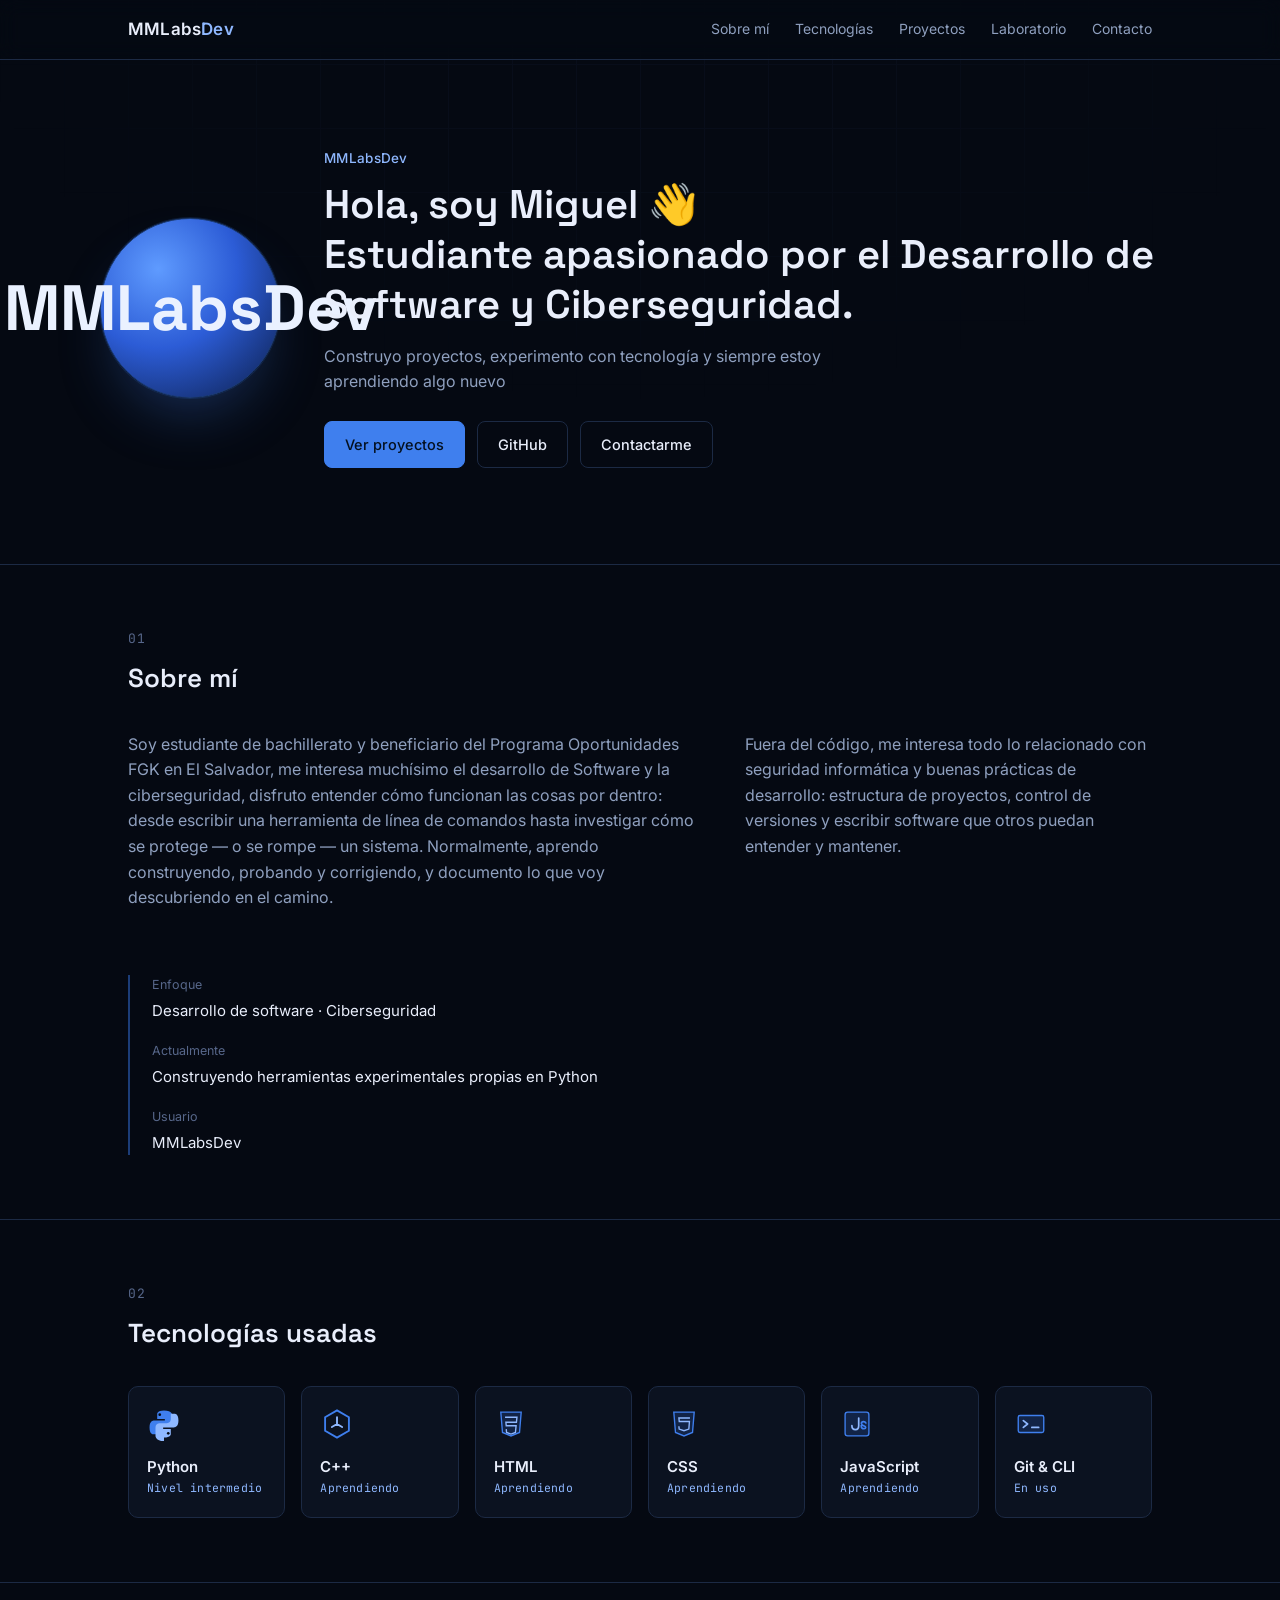
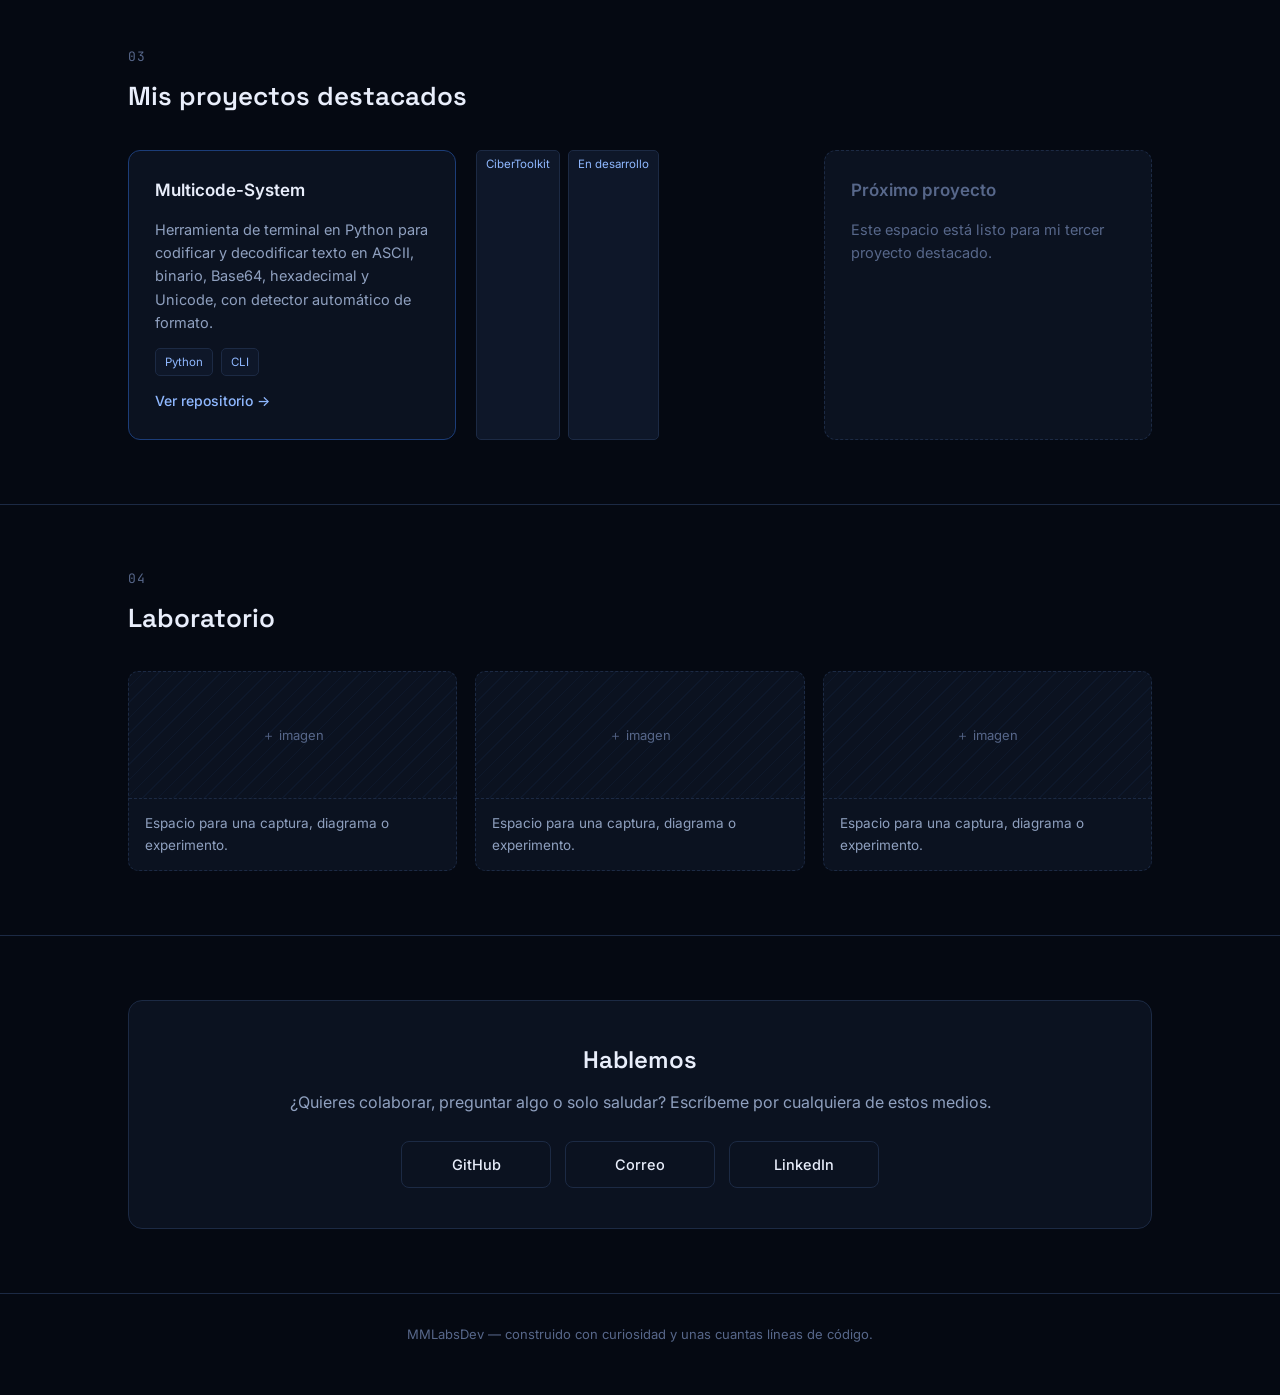
==== index.html @ 2a6af9c6 "Modify project title and add tags in index.html Updated project title and avatar in index.html. Adde" ====
<!DOCTYPE html>
<html lang="es">
<head>
<meta charset="UTF-8">
<meta name="viewport" content="width=device-width, initial-scale=1, viewport-fit=cover">
<title>MMLabsDev</title>
<link rel="preconnect" href="https://fonts.googleapis.com">
<link rel="preconnect" href="https://fonts.gstatic.com" crossorigin>
<link href="https://fonts.googleapis.com/css2?family=Space+Grotesk:wght@500;600;700&family=Inter:wght@400;500;600&family=JetBrains+Mono:wght@500&display=swap" rel="stylesheet">
<link rel="stylesheet" href="style.css">
</head>
<body>

<nav>
  <div class="nav-inner">
    <div class="brand">MMLabs<span>Dev</span></div>
    <div class="nav-links">
      <a href="#sobre-mi">Sobre mí</a>
      <a href="#stack">Tecnologías</a>
      <a href="#proyectos">Proyectos</a>
      <a href="#laboratorio">Laboratorio</a>
      <a href="#contacto">Contacto</a>
    </div>
  </div>
</nav>

<header class="hero wrap" id="inicio">
  <div class="hero-grid">
    <div class="avatar">MMLabsDev</div>
    <div class="hero-text">
      <div class="eyebrow">MMLabsDev</div>
      <h1>Hola, soy Miguel 👋<br>Estudiante apasionado por el Desarrollo de Software y Ciberseguridad.</h1>
      <p>Construyo proyectos, experimento con tecnología y siempre estoy aprendiendo algo nuevo</p>
      <div class="btn-row">
        <a href="#proyectos" class="btn btn-primary">Ver proyectos</a>
        <a href="https://github.com/MMLabsDev" class="btn btn-outline" target="_blank" rel="noopener">GitHub</a>
        <a href="#contacto" class="btn btn-outline">Contactarme</a>
      </div>
    </div>
  </div>
</header>

<section id="sobre-mi">
  <div class="wrap">
    <div class="section-head">
      <span class="num tag-mono">01</span>
      <h2>Sobre mí</h2>
    </div>
    <div class="about-grid">
      <p>
        Soy estudiante de bachillerato y beneficiario del Programa Oportunidades FGK en El Salvador, me interesa muchísimo el desarrollo de Software y la ciberseguridad, disfruto entender cómo
        funcionan las cosas por dentro: desde escribir una herramienta de línea de comandos
        hasta investigar cómo se protege — o se rompe — un sistema. Normalmente, aprendo construyendo,
        probando y corrigiendo, y documento lo que voy descubriendo en el camino.
      </p>
      <p>
        Fuera del código, me interesa todo lo relacionado con seguridad informática y buenas
        prácticas de desarrollo: estructura de proyectos, control de versiones y escribir
        software que otros puedan entender y mantener.
      </p>
      <div class="facts">
        <div>
          <div class="fact-label">Enfoque</div>
          <div class="fact-value">Desarrollo de software · Ciberseguridad</div>
        </div>
        <div>
          <div class="fact-label">Actualmente</div>
          <div class="fact-value">Construyendo herramientas experimentales propias en Python</div>
        </div>
        <div>
          <div class="fact-label">Usuario</div>
          <div class="fact-value">MMLabsDev</div>
        </div>
      </div>
    </div>
  </div>
</section>

<section id="stack">
  <div class="wrap">
    <div class="section-head">
      <span class="num tag-mono">02</span>
      <h2>Tecnologías usadas</h2>
    </div>
    <div class="stack-grid">

      <div class="stack-card">
        <svg class="stack-icon" viewBox="0 0 40 40" fill="none"><path d="M20 4c-8 0-8 4-8 4v6h9v2H9c0 0-6-1-6 8s5 8 5 8h4v-6c0 0 0-5 5-5h8c0 0 5 0 5-5V10c0 0 0-6-10-6z" fill="#3f7fee"/><path d="M20 36c8 0 8-4 8-4v-6h-9v-2h12c0 0 6 1 6-8s-5-8-5-8h-4v6c0 0 0 5-5 5h-8c0 0-5 0-5 5v10c0 0 0 6 10 6z" fill="#8fb8ff"/><circle cx="15" cy="9" r="1.6" fill="#050912"/><circle cx="25" cy="31" r="1.6" fill="#050912"/></svg>
        <div>
          <div class="stack-name">Python</div>
          <div class="stack-level tag-mono">Nivel intermedio</div>
        </div>
      </div>

      <div class="stack-card">
        <svg class="stack-icon" viewBox="0 0 40 40" fill="none"><path d="M20 4l14 8v16l-14 8-14-8V12z" stroke="#3f7fee" stroke-width="2.2"/><path d="M20 12v8M20 20l-6 3.5M20 20l6 3.5" stroke="#8fb8ff" stroke-width="2.2" stroke-linecap="round"/></svg>
        <div>
          <div class="stack-name">C++</div>
          <div class="stack-level tag-mono">Aprendiendo</div>
        </div>
      </div>

      <div class="stack-card">
        <svg class="stack-icon" viewBox="0 0 40 40" fill="none"><path d="M8 6h24l-2 24-10 4-10-4L8 6z" fill="#122447" stroke="#3f7fee" stroke-width="1.6"/><path d="M13 12h14l-.6 6H14l.4 4h11.6l-.8 8-5.2 1.8-5.2-1.8-.4-4" stroke="#8fb8ff" stroke-width="1.6" fill="none"/></svg>
        <div>
          <div class="stack-name">HTML</div>
          <div class="stack-level tag-mono">Aprendiendo</div>
        </div>
      </div>

      <div class="stack-card">
        <svg class="stack-icon" viewBox="0 0 40 40" fill="none"><path d="M8 6h24l-2 24-10 4-10-4L8 6z" fill="#122447" stroke="#3f7fee" stroke-width="1.6"/><path d="M27 13H14l.4 4h12l-.7 9-5.7 1.9-5.7-1.9-.3-3.4" stroke="#8fb8ff" stroke-width="1.6" fill="none"/></svg>
        <div>
          <div class="stack-name">CSS</div>
          <div class="stack-level tag-mono">Aprendiendo</div>
        </div>
      </div>

      <div class="stack-card">
        <svg class="stack-icon" viewBox="0 0 40 40" fill="none"><rect x="6" y="6" width="28" height="28" rx="3" fill="#122447" stroke="#3f7fee" stroke-width="1.6"/><path d="M14 22c0 3 1.8 4.5 4.2 4.5S22 25 22 22v-9" stroke="#8fb8ff" stroke-width="2" stroke-linecap="round"/><path d="M25 22c0 2.4 1.6 3.6 3.3 3.6.9 0 1.9-.4 1.9-1.5 0-1.2-1.1-1.6-2.4-2.1-1.4-.5-2.6-1.1-2.6-2.6 0-1.3 1-2.2 2.5-2.2 1.3 0 2.2.5 2.7 1.6" stroke="#3f7fee" stroke-width="2" stroke-linecap="round"/></svg>
        <div>
          <div class="stack-name">JavaScript</div>
          <div class="stack-level tag-mono">Aprendiendo</div>
        </div>
      </div>

      <div class="stack-card">
        <svg class="stack-icon" viewBox="0 0 40 40" fill="none"><rect x="5" y="10" width="30" height="20" rx="2" fill="#122447" stroke="#3f7fee" stroke-width="1.6"/><path d="M11 16l5 4-5 4" stroke="#8fb8ff" stroke-width="2" stroke-linecap="round" stroke-linejoin="round"/><path d="M21 24h8" stroke="#8fb8ff" stroke-width="2" stroke-linecap="round"/></svg>
        <div>
          <div class="stack-name">Git &amp; CLI</div>
          <div class="stack-level tag-mono">En uso</div>
        </div>
      </div>

    </div>
  </div>
</section>

<section id="proyectos">
  <div class="wrap">
    <div class="section-head">
      <span class="num tag-mono">03</span>
      <h2>Mis proyectos destacados</h2>
    </div>
    <div class="proj-grid">

      <div class="proj-card filled">
        <div class="proj-title">Multicode-System</div>
        <div class="proj-desc">
          Herramienta de terminal en Python para codificar y decodificar texto en
          ASCII, binario, Base64, hexadecimal y Unicode, con detector automático de formato.
        </div>
        <div class="proj-tags">
          <span class="proj-tag">Python</span>
          <span class="proj-tag">CLI</span>
        </div>
        <a href="https://github.com/MMLabsDev/Multicode-system" class="proj-link" target="_blank" rel="noopener">Ver repositorio →</a>
      </div>

      <div class="proj-tags">
        <span class="proj-tag">CiberToolkit</span>
        <span class="proj-tag">En desarrollo</span>
      </div>

      <div class="proj-card empty">
        <div class="proj-title" style="color:var(--text-dim);">Próximo proyecto</div>
        <div class="proj-desc" style="color:var(--text-dim);">Este espacio está listo para mi tercer proyecto destacado.</div>
      </div>

    </div>
  </div>
</section>

<section id="laboratorio">
  <div class="wrap">
    <div class="section-head">
      <span class="num tag-mono">04</span>
      <h2>Laboratorio</h2>
    </div>
    <div class="lab-grid">
      <div class="lab-tile">
        <div class="lab-img-slot">＋ imagen</div>
        <div class="lab-caption">Espacio para una captura, diagrama o experimento.</div>
      </div>
      <div class="lab-tile">
        <div class="lab-img-slot">＋ imagen</div>
        <div class="lab-caption">Espacio para una captura, diagrama o experimento.</div>
      </div>
      <div class="lab-tile">
        <div class="lab-img-slot">＋ imagen</div>
        <div class="lab-caption">Espacio para una captura, diagrama o experimento.</div>
      </div>
    </div>
  </div>
</section>

<section id="contacto">
  <div class="wrap">
    <div class="contact-box">
      <h2>Hablemos</h2>
      <p>¿Quieres colaborar, preguntar algo o solo saludar? Escríbeme por cualquiera de estos medios.</p>
      <div class="contact-links">
        <a href="https://github.com/MMLabsDev" class="btn btn-outline" target="_blank" rel="noopener">GitHub</a>
        <a href="mailto:mmlabs.dev404@gmail.com" class="btn btn-outline">Correo</a>
        <a href="#" class="btn btn-outline">LinkedIn</a>
      </div>
    </div>
  </div>
</section>

<footer>MMLabsDev — construido con curiosidad y unas cuantas líneas de código.</footer>

</body>
</html>
---- style.css ----
:root{
    --ink:#050912;
    --panel:#0b1220;
    --panel-alt:#0e1729;
    --line:#1c2a44;
    --blue:#3f7fee;
    --blue-soft:#8fb8ff;
    --blue-dim:#1c3d78;
    --text:#e9eefb;
    --text-muted:#8fa0bf;
    --text-dim:#57678a;
    box-sizing:border-box;
    padding-top:env(safe-area-inset-top,0px);
    padding-bottom:env(safe-area-inset-bottom,0px);
  }
  *{box-sizing:inherit; margin:0; padding:0;}
  html{scroll-behavior:smooth; scroll-padding-top:calc(78px + env(safe-area-inset-top,0px));}
  body{
    background:var(--ink);
    color:var(--text);
    font-family:'Inter',system-ui,-apple-system,sans-serif;
    line-height:1.6;
    overflow-x:hidden;
  }
  h1,h2,h3,.mono{font-family:'Space Grotesk',system-ui,sans-serif;}
  .tag-mono{font-family:'JetBrains Mono','Courier New',monospace;}
  a{color:inherit; text-decoration:none;}

  /* background circuit texture */
  body::before{
    content:"";
    position:fixed; inset:0;
    background-image:
      linear-gradient(var(--line) 1px, transparent 1px),
      linear-gradient(90deg, var(--line) 1px, transparent 1px);
    background-size:64px 64px;
    opacity:0.16;
    mask-image:radial-gradient(ellipse 70% 60% at 50% 0%, black 30%, transparent 75%);
    pointer-events:none;
    z-index:0;
  }

  .wrap{max-width:1080px; margin:0 auto; padding:0 28px; position:relative; z-index:1;}

  /* NAV */
  nav{
    position:sticky; top:0; z-index:50;
    padding-top:env(safe-area-inset-top,0px);
    background:rgba(5,9,18,0.78);
    backdrop-filter:blur(10px);
    border-bottom:1px solid var(--line);
  }
  .nav-inner{
    max-width:1080px; margin:0 auto; padding:16px 28px;
    display:flex; align-items:center; justify-content:space-between;
    gap:16px;
  }
  .brand{font-weight:600; font-size:17px; letter-spacing:0.2px;}
  .brand span{color:var(--blue-soft);}
  .nav-links{display:flex; gap:26px; font-size:14px; color:var(--text-muted);}
  .nav-links a:hover{color:var(--text);}
  .nav-toggle{display:none;}

  /* HERO */
  header.hero{padding:88px 0 96px;}
  .hero-grid{
    display:grid;
    grid-template-columns:180px 1fr;
    gap:44px;
    align-items:center;
  }
  .avatar{
    width:180px; height:180px; border-radius:50%;
    background:radial-gradient(circle at 32% 28%, #5f9bff 0%, #2c5cd6 45%, #0b1c46 100%);
    display:flex; align-items:center; justify-content:center;
    font-family:'Space Grotesk',sans-serif; font-weight:700; font-size:64px;
    color:#eaf1ff;
    border:1px solid var(--blue-dim);
    box-shadow:0 0 0 1px rgba(63,127,238,0.15), 0 30px 60px -20px rgba(63,127,238,0.35);
    flex-shrink:0;
  }
  .hero-text .eyebrow{
    font-size:13.5px; color:var(--blue-soft); font-weight:500; letter-spacing:0.3px; margin-bottom:10px;
  }
  .hero-text h1{
    font-size:clamp(28px,4vw,40px); font-weight:600; line-height:1.25; margin-bottom:14px;
  }
  .hero-text p{
    color:var(--text-muted); font-size:16px; max-width:52ch; margin-bottom:26px;
  }
  .btn-row{display:flex; flex-wrap:wrap; gap:12px;}
  .btn{
    padding:11px 20px; border-radius:8px; font-size:14.5px; font-weight:500;
    border:1px solid var(--line); transition:border-color .15s, background .15s, transform .15s;
  }
  .btn-primary{background:var(--blue); border-color:var(--blue); color:#04101f;}
  .btn-primary:hover{background:#5490f5; transform:translateY(-1px);}
  .btn-outline{background:transparent; color:var(--text);}
  .btn-outline:hover{border-color:var(--blue); color:var(--blue-soft);}

  /* SECTIONS */
  section{padding:64px 0; border-top:1px solid var(--line);}
  .section-head{margin-bottom:32px;}
  .section-head .num{
    font-size:13px; color:var(--text-dim); letter-spacing:1px; margin-bottom:8px; display:block;
  }
  .section-head h2{font-size:26px; font-weight:600;}

  /* ABOUT */
  .about-grid{display:grid; grid-template-columns:1.4fr 1fr; gap:48px; align-items:start;}
  .about-grid p{color:var(--text-muted); margin-bottom:16px; max-width:60ch;}
  .facts{border-left:2px solid var(--blue-dim); padding-left:22px; display:flex; flex-direction:column; gap:18px;}
  .fact-label{font-size:12.5px; color:var(--text-dim); margin-bottom:4px;}
  .fact-value{font-size:15px; color:var(--text);}

  /* STACK */
  .stack-grid{
    display:grid; grid-template-columns:repeat(auto-fit,minmax(150px,1fr)); gap:16px;
  }
  .stack-card{
    background:var(--panel); border:1px solid var(--line); border-radius:10px;
    padding:20px 18px; display:flex; flex-direction:column; gap:14px;
    transition:border-color .15s, transform .15s;
  }
  .stack-card:hover{border-color:var(--blue-dim); transform:translateY(-2px);}
  .stack-icon{width:34px; height:34px;}
  .stack-name{font-weight:600; font-size:15px;}
  .stack-level{font-size:11.5px; color:var(--blue-soft); letter-spacing:0.2px;}

  /* PROJECTS */
  .proj-grid{display:grid; grid-template-columns:repeat(auto-fit,minmax(260px,1fr)); gap:20px;}
  .proj-card{
    background:var(--panel); border:1px solid var(--line); border-radius:12px;
    padding:26px; display:flex; flex-direction:column; gap:14px; min-height:220px;
  }
  .proj-card.filled{border-color:var(--blue-dim);}
  .proj-card.empty{border-style:dashed; color:var(--text-dim); align-items:flex-start; justify-content:center;}
  .proj-title{font-size:17px; font-weight:600;}
  .proj-desc{color:var(--text-muted); font-size:14.5px; flex-grow:1;}
  .proj-tags{display:flex; gap:8px; flex-wrap:wrap;}
  .proj-tag{
    font-size:11.5px; padding:4px 9px; border-radius:5px;
    background:var(--panel-alt); border:1px solid var(--line); color:var(--blue-soft);
  }
  .proj-link{font-size:14px; color:var(--blue-soft); font-weight:500;}
  .proj-link:hover{color:var(--blue);}

  /* LAB */
  .lab-grid{display:grid; grid-template-columns:repeat(auto-fit,minmax(220px,1fr)); gap:18px;}
  .lab-tile{
    border:1px dashed var(--line); border-radius:10px; overflow:hidden;
    background:var(--panel); min-height:200px;
    display:flex; flex-direction:column;
  }
  .lab-img-slot{
    flex:1; display:flex; align-items:center; justify-content:center;
    color:var(--text-dim); font-size:13px; gap:8px; border-bottom:1px dashed var(--line);
    background:
      repeating-linear-gradient(135deg, transparent 0 10px, rgba(63,127,238,0.05) 10px 11px);
  }
  .lab-caption{padding:14px 16px; font-size:13.5px; color:var(--text-muted);}

  /* CONTACT */
  .contact-box{
    background:var(--panel); border:1px solid var(--line); border-radius:14px;
    padding:40px; text-align:center;
  }
  .contact-box h2{font-size:24px; font-weight:600; margin-bottom:10px;}
  .contact-box p{color:var(--text-muted); margin-bottom:26px;}
  .contact-links{display:flex; justify-content:center; gap:14px; flex-wrap:wrap;}
  .contact-links .btn{min-width:150px; text-align:center;}

  footer{padding:30px 0 50px; text-align:center; color:var(--text-dim); font-size:13px; border-top:1px solid var(--line);}

  :focus-visible{outline:2px solid var(--blue); outline-offset:2px;}

  @media (max-width:680px){
    .hero-grid{grid-template-columns:1fr; text-align:center;}
    .hero-text p{margin:0 auto 24px;}
    .btn-row{justify-content:center;}
    .avatar{margin:0 auto;}
    .about-grid{grid-template-columns:1fr;}
    .facts{border-left:none; border-top:2px solid var(--blue-dim); padding-left:0; padding-top:20px;}
    .nav-links{display:none;}
  }
  @media (prefers-reduced-motion: reduce){
    *{transition:none !important;}
  }
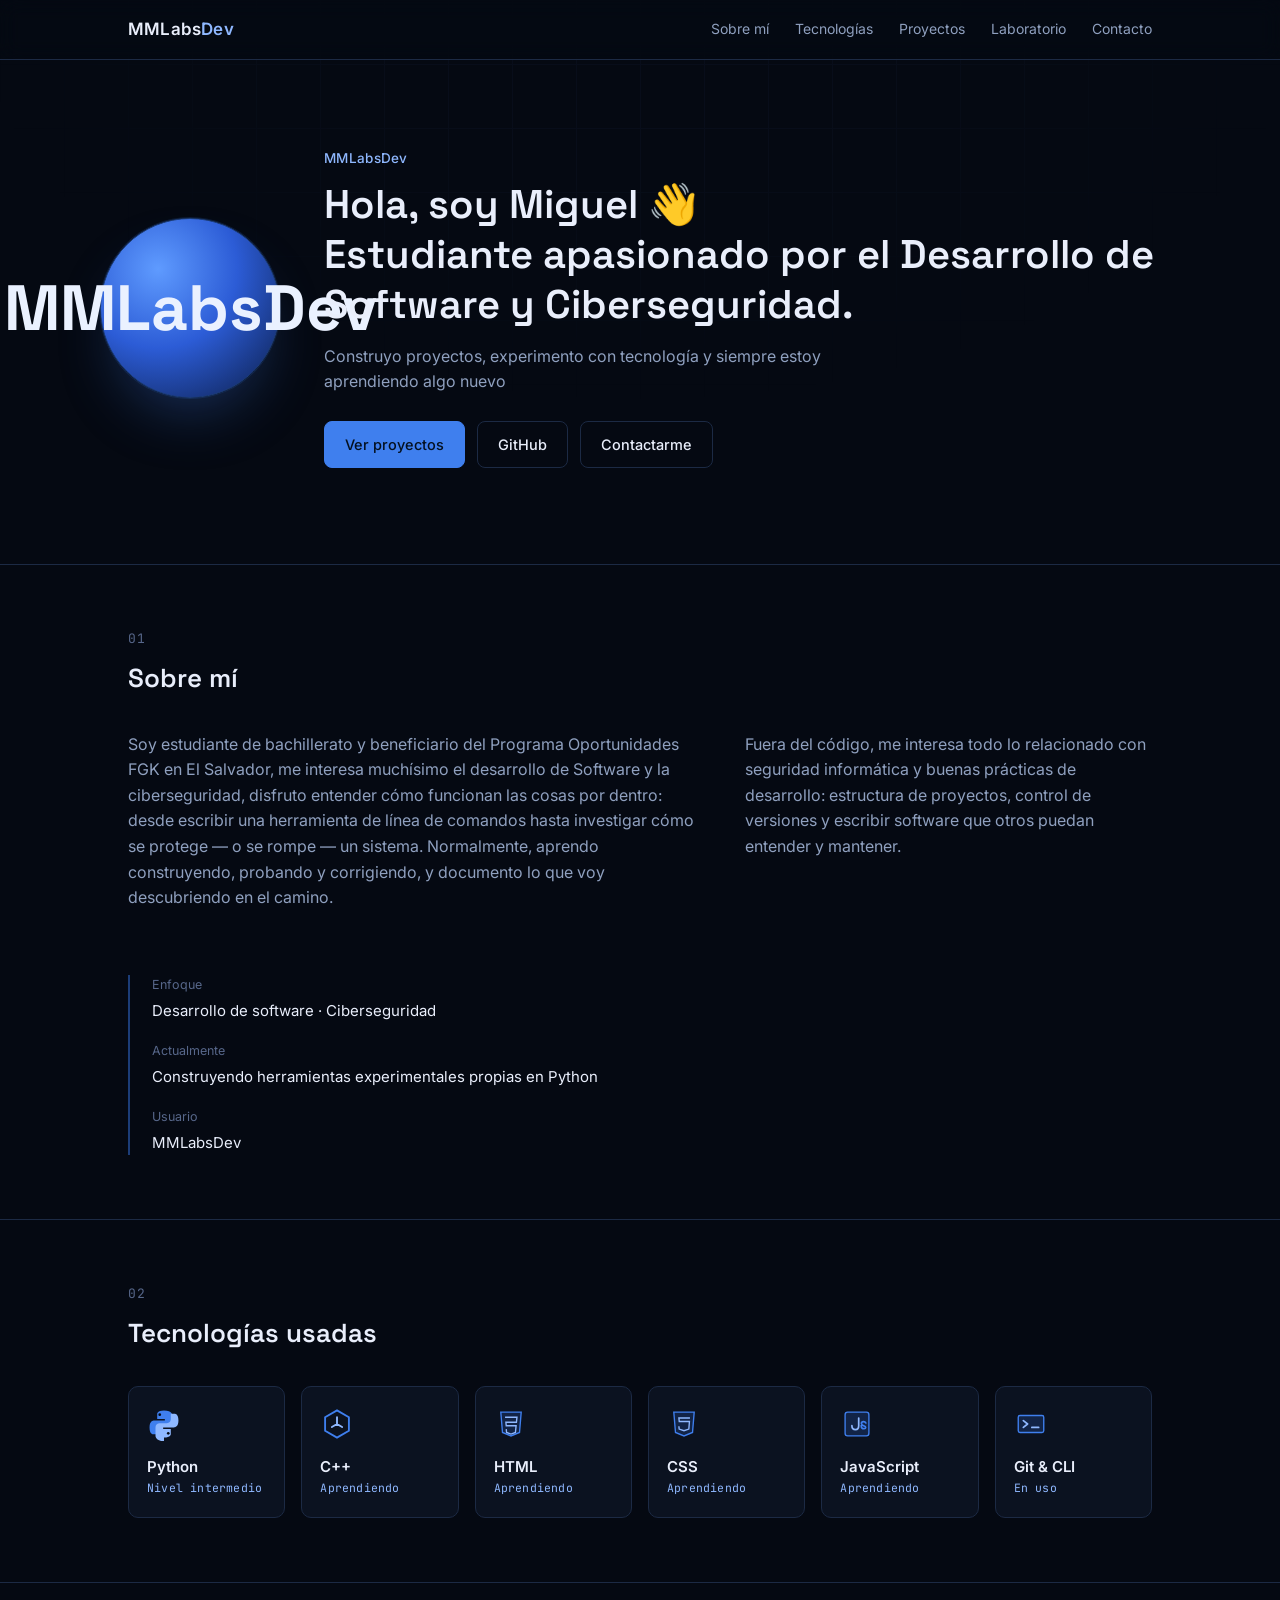
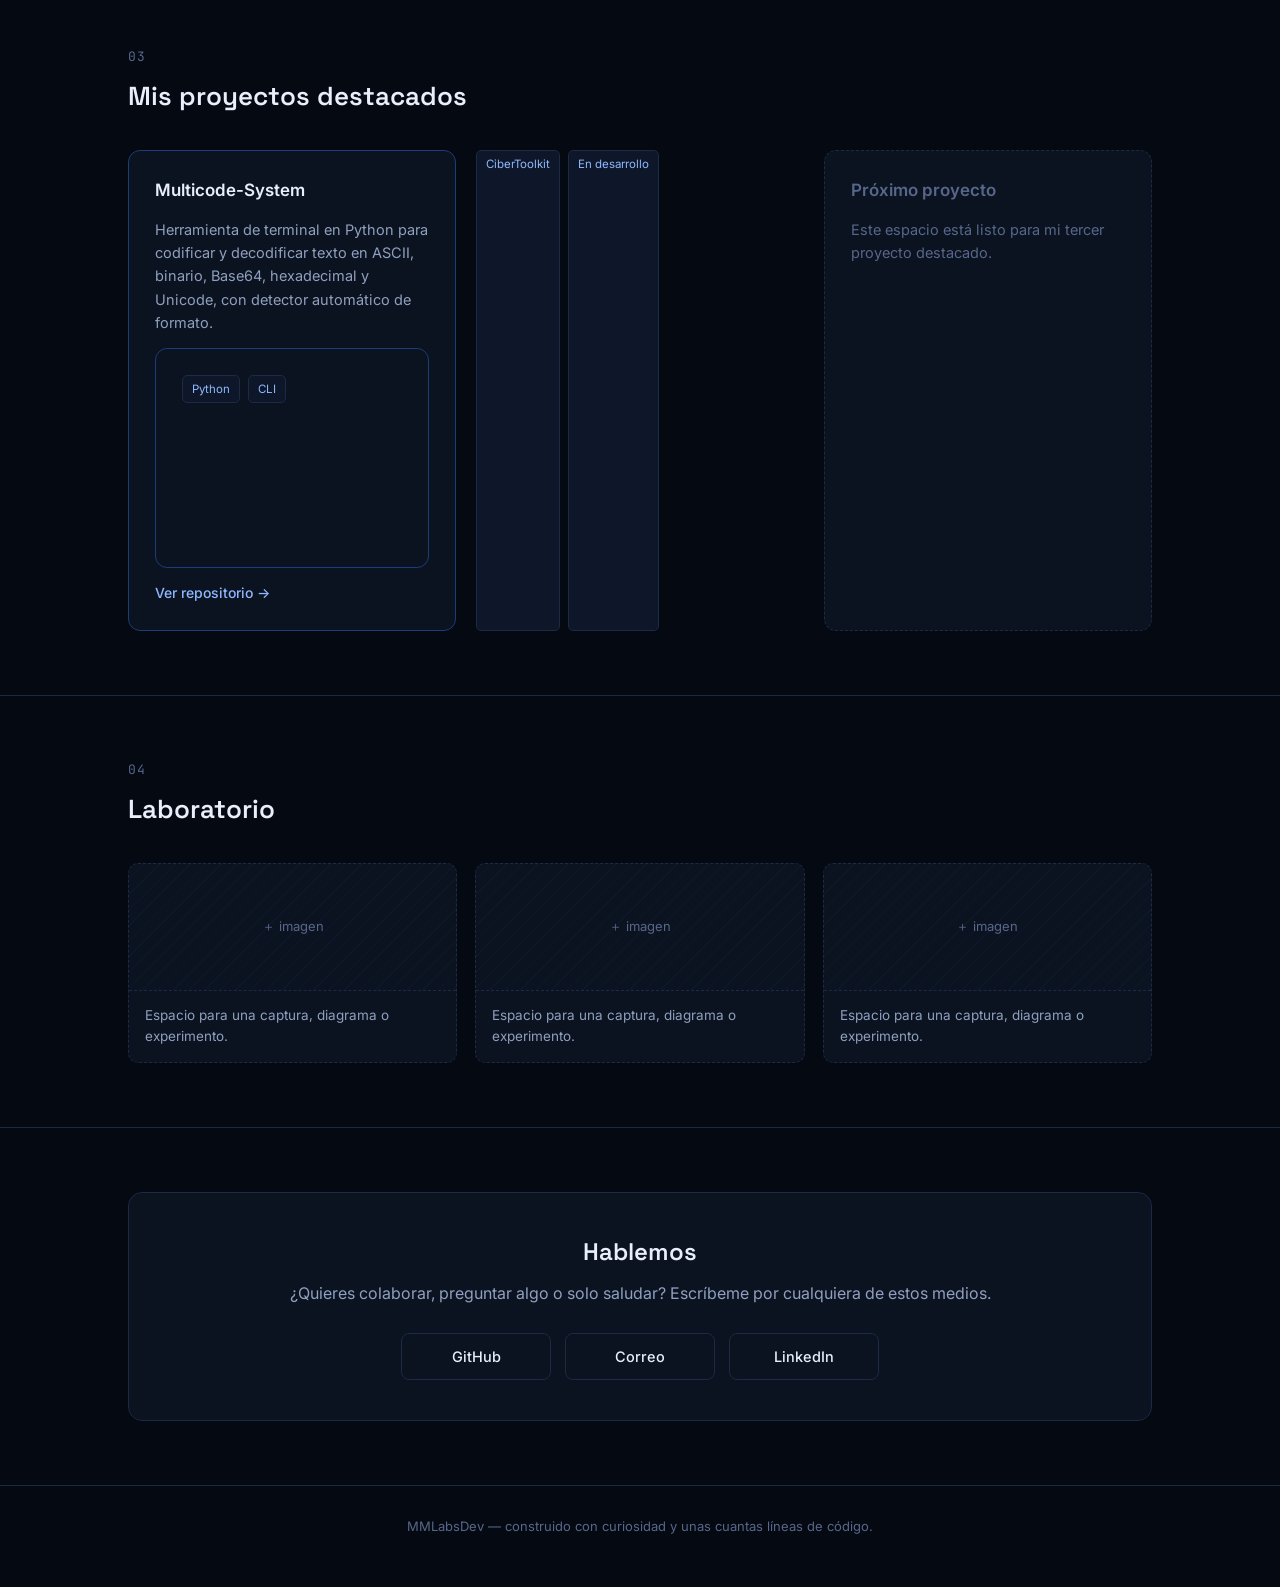
==== commit 2f9d08a2: "Refactor project tags and contact email link" ====
--- a/index.html
+++ b/index.html
@@ -150,9 +150,11 @@
           Herramienta de terminal en Python para codificar y decodificar texto en
           ASCII, binario, Base64, hexadecimal y Unicode, con detector automático de formato.
         </div>
-        <div class="proj-tags">
-          <span class="proj-tag">Python</span>
-          <span class="proj-tag">CLI</span>
+        <div class="proj-card filled">
+          <div class="proj-tags">
+            <span class="proj-tag">Python</span>
+            <span class="proj-tag">CLI</span>
+          </div>
         </div>
         <a href="https://github.com/MMLabsDev/Multicode-system" class="proj-link" target="_blank" rel="noopener">Ver repositorio →</a>
       </div>
@@ -201,7 +203,7 @@
       <p>¿Quieres colaborar, preguntar algo o solo saludar? Escríbeme por cualquiera de estos medios.</p>
       <div class="contact-links">
         <a href="https://github.com/MMLabsDev" class="btn btn-outline" target="_blank" rel="noopener">GitHub</a>
-        <a href="mailto:mmlabs.dev404@gmail.com" class="btn btn-outline">Correo</a>
+        <a href="//mmlabs.dev404@gmail.com" class="btn btn-outline">Correo</a>
         <a href="#" class="btn btn-outline">LinkedIn</a>
       </div>
     </div>
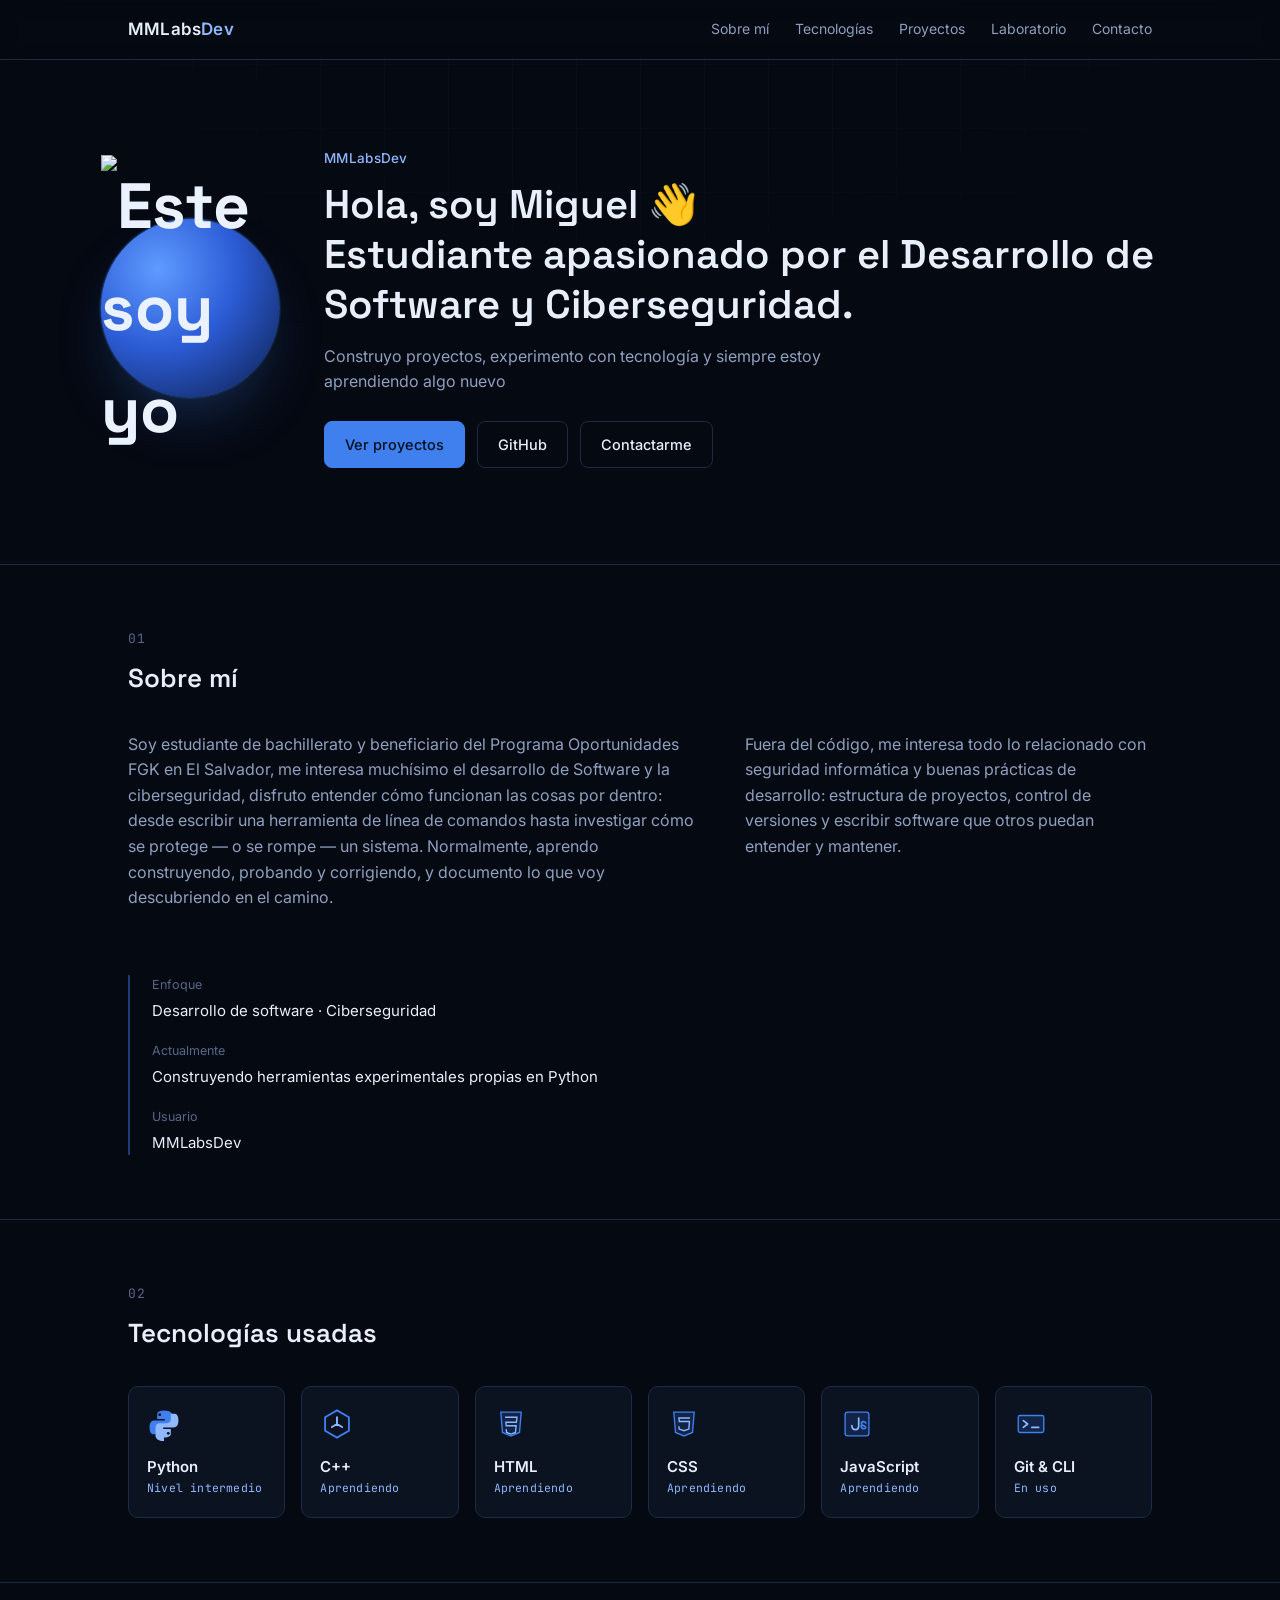
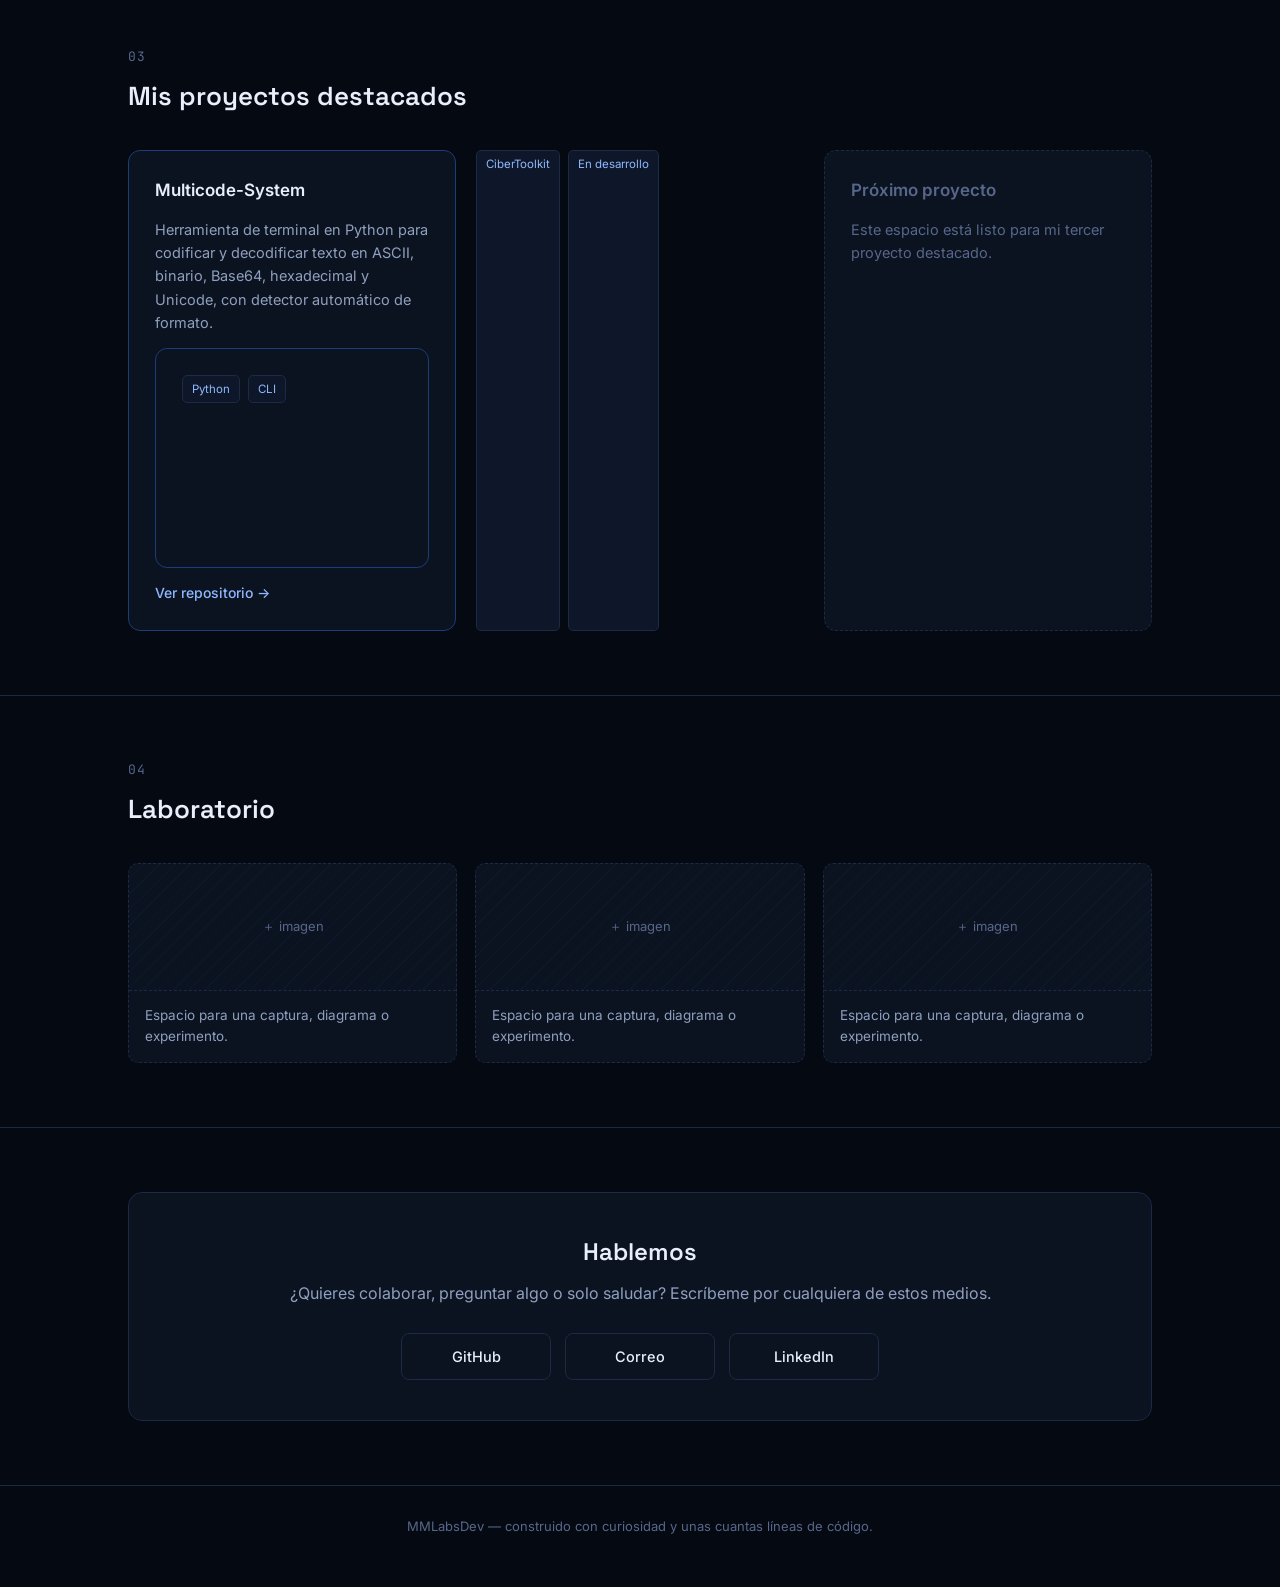
==== commit a86942ff: "Update avatar section in index.html" ====
--- a/index.html
+++ b/index.html
@@ -26,7 +26,9 @@
 
 <header class="hero wrap" id="inicio">
   <div class="hero-grid">
-    <div class="avatar">MMLabsDev</div>
+    <div class="avatar">
+      <img src= "images/Miguel.jpeg" alt= "Este soy yo">
+    </div>
     <div class="hero-text">
       <div class="eyebrow">MMLabsDev</div>
       <h1>Hola, soy Miguel 👋<br>Estudiante apasionado por el Desarrollo de Software y Ciberseguridad.</h1>
@@ -203,7 +205,7 @@
       <p>¿Quieres colaborar, preguntar algo o solo saludar? Escríbeme por cualquiera de estos medios.</p>
       <div class="contact-links">
         <a href="https://github.com/MMLabsDev" class="btn btn-outline" target="_blank" rel="noopener">GitHub</a>
-        <a href="//mmlabs.dev404@gmail.com" class="btn btn-outline">Correo</a>
+        <a href="mailto:mmlabs.dev404@gmail.com" class="btn btn-outline">Correo</a>
         <a href="#" class="btn btn-outline">LinkedIn</a>
       </div>
     </div>
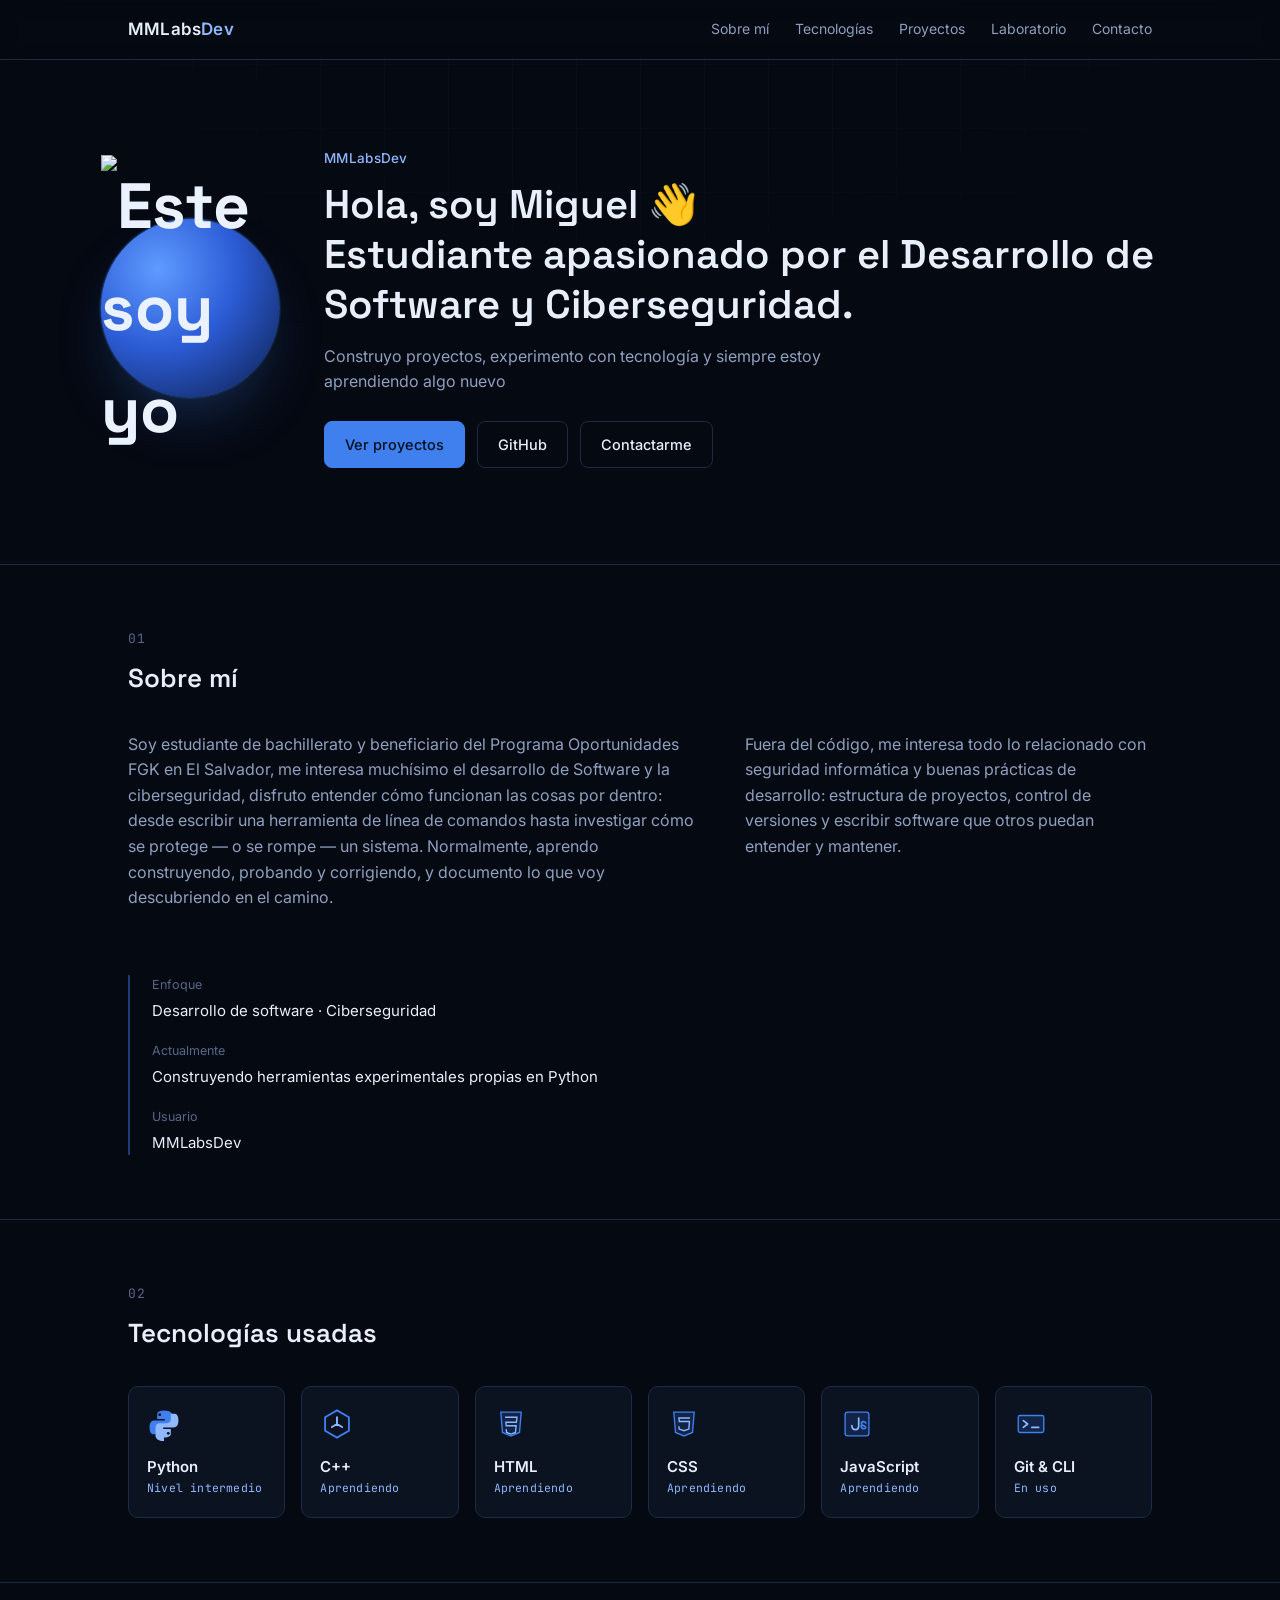
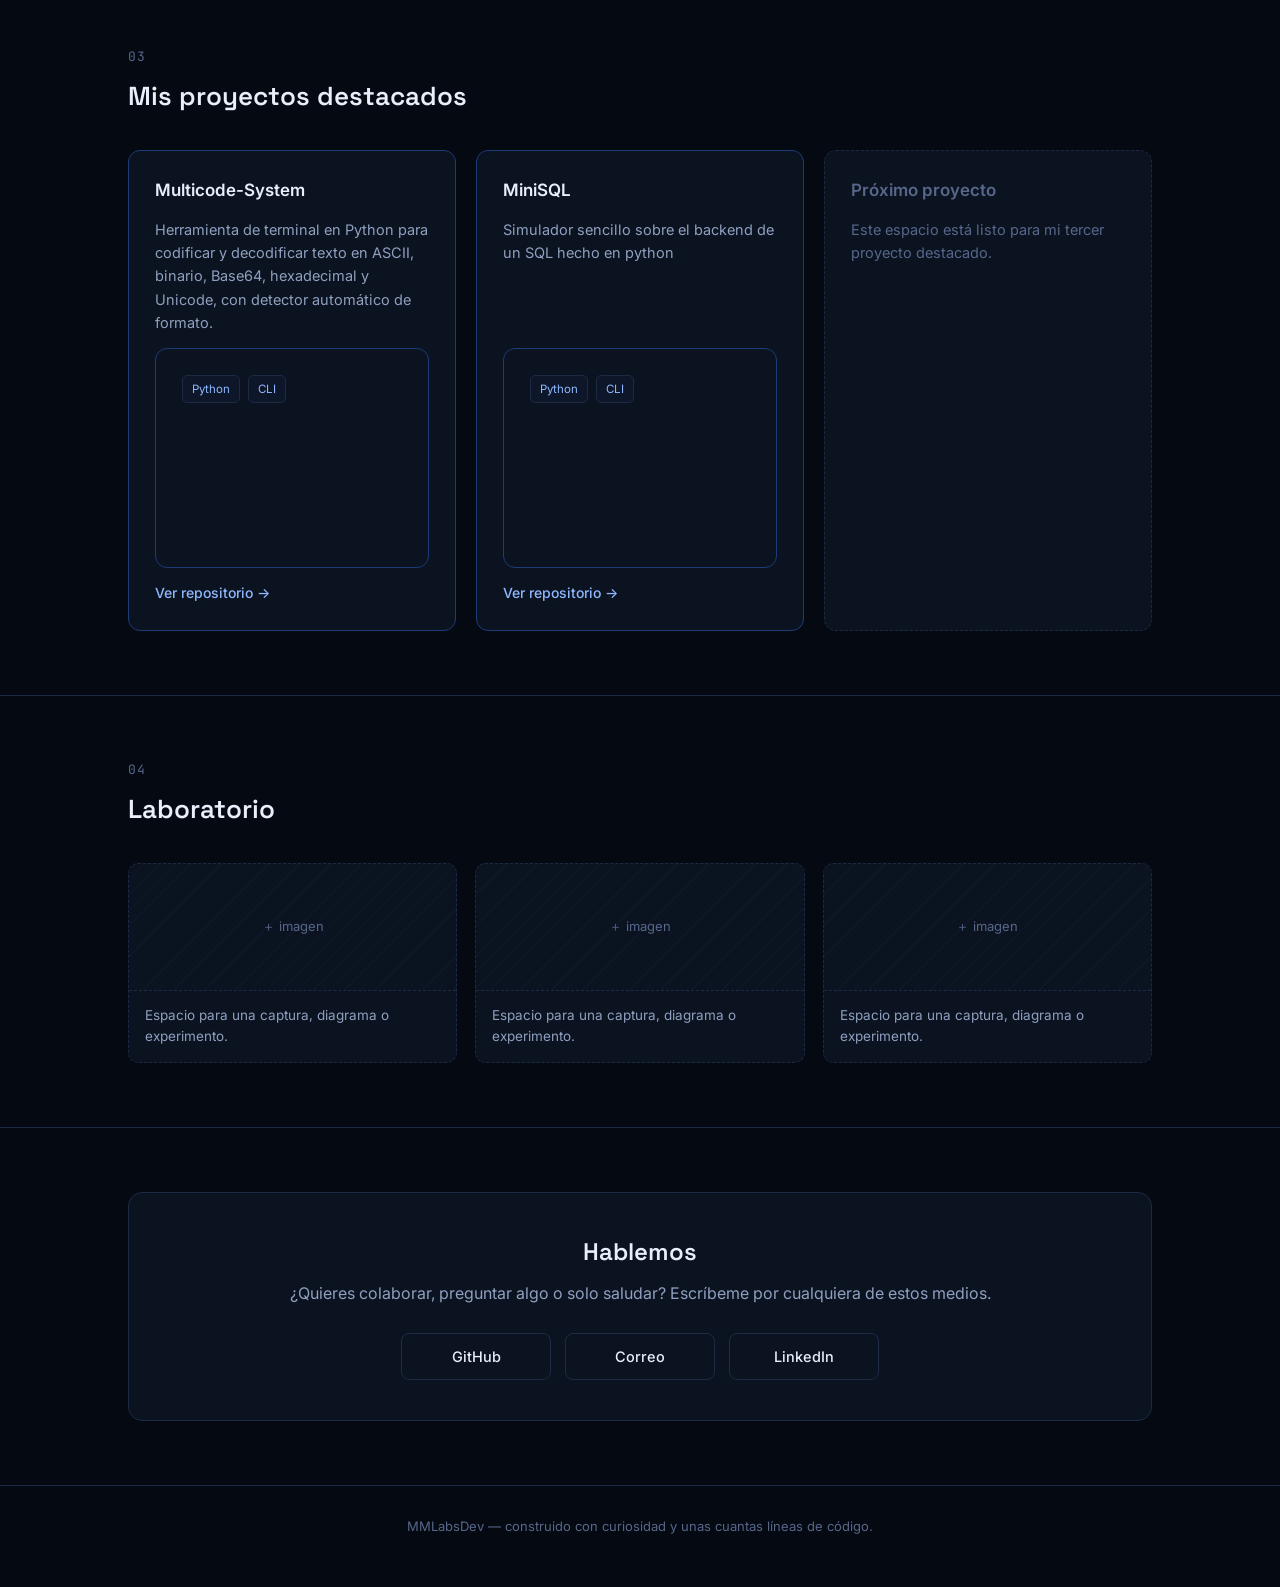
==== commit 82f6750d: "Update index.html" ====
--- a/index.html
+++ b/index.html
@@ -161,10 +161,20 @@
         <a href="https://github.com/MMLabsDev/Multicode-system" class="proj-link" target="_blank" rel="noopener">Ver repositorio →</a>
       </div>
 
-      <div class="proj-tags">
-        <span class="proj-tag">CiberToolkit</span>
-        <span class="proj-tag">En desarrollo</span>
-      </div>
+      <div class="proj-card filled">
+        <div class="proj-title">MiniSQL</div>
+        <div class="proj-desc">
+          Simulador sencillo sobre el backend de un SQL hecho en python
+        </div>
+        <div class="proj-card filled">
+          <div class="proj-tags">
+            <span class="proj-tag">Python</span>
+            <span class="proj-tag">CLI</span>
+          </div>
+        </div>
+        <a href="https://github.com/MMLabsDev/miniSQL" class="proj-link" target="_blank" rel="noopener">Ver repositorio →</a>
+      </div>
+
 
       <div class="proj-card empty">
         <div class="proj-title" style="color:var(--text-dim);">Próximo proyecto</div>
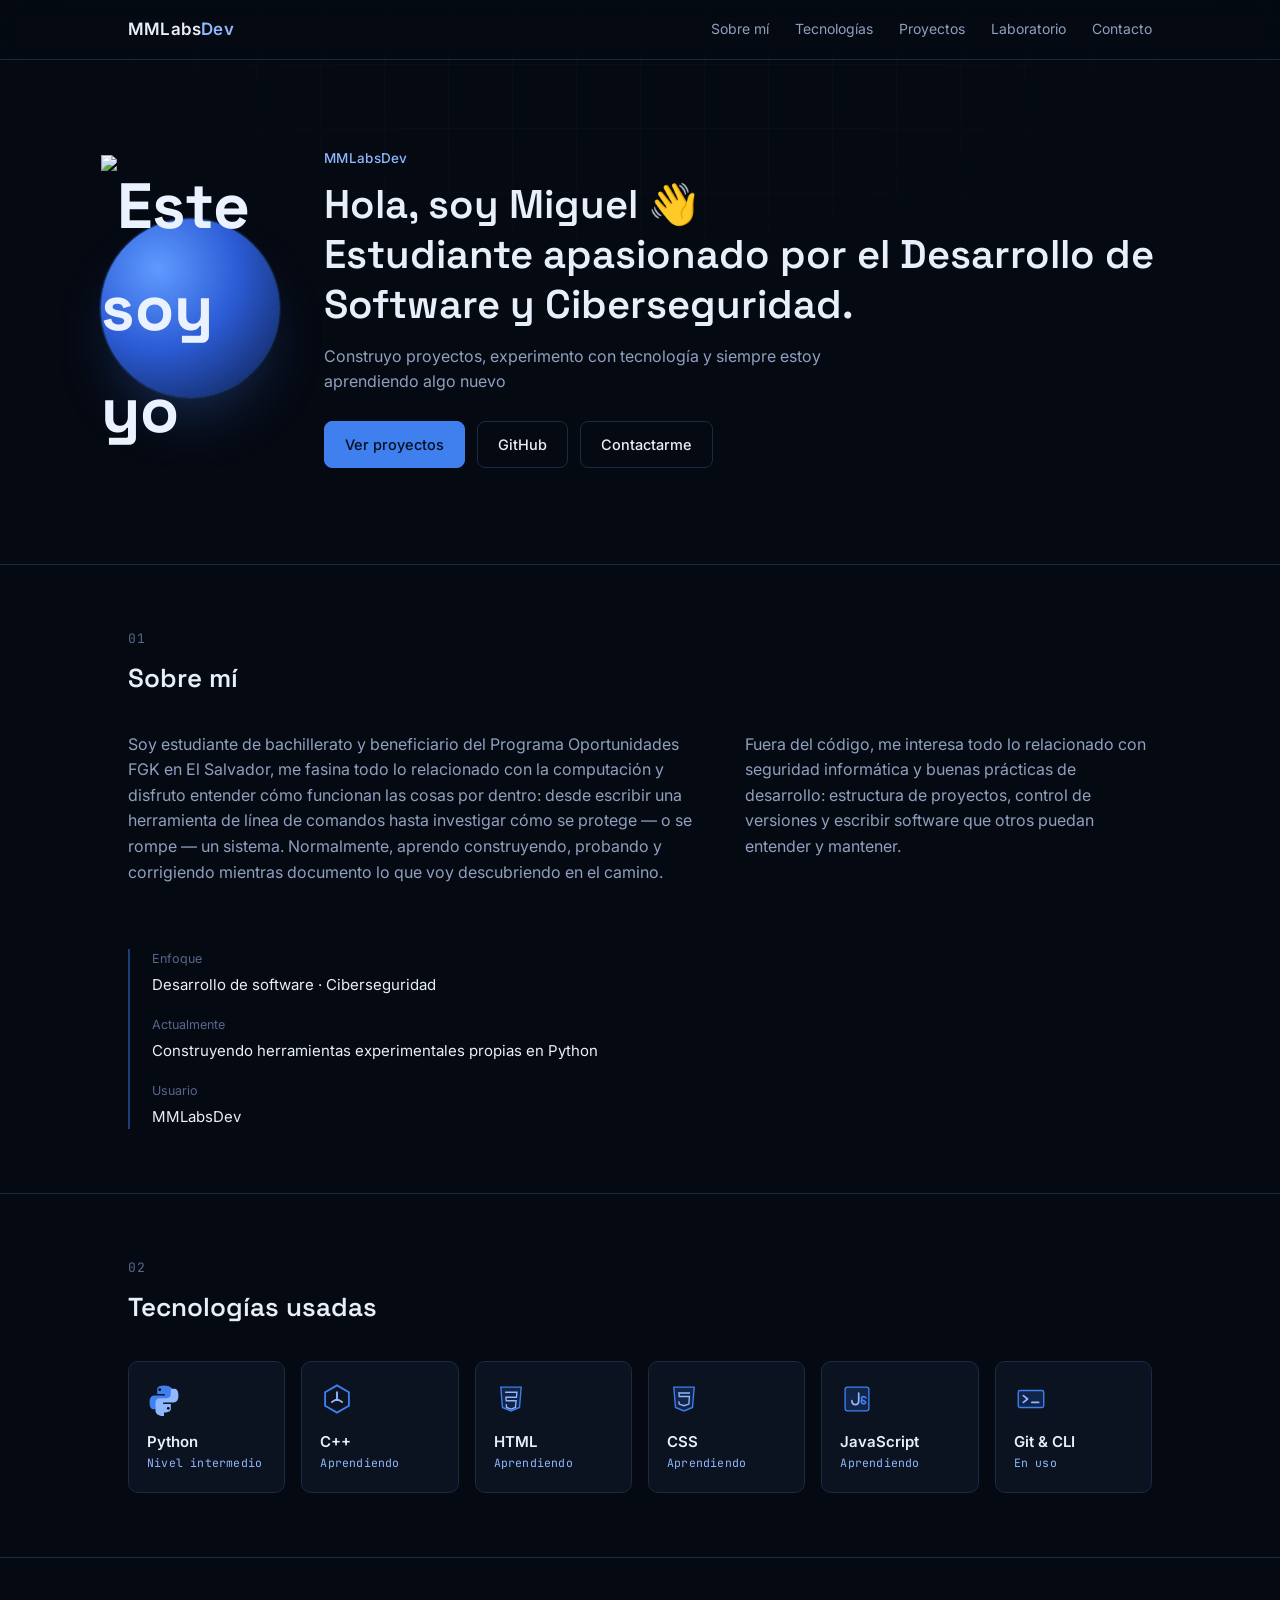
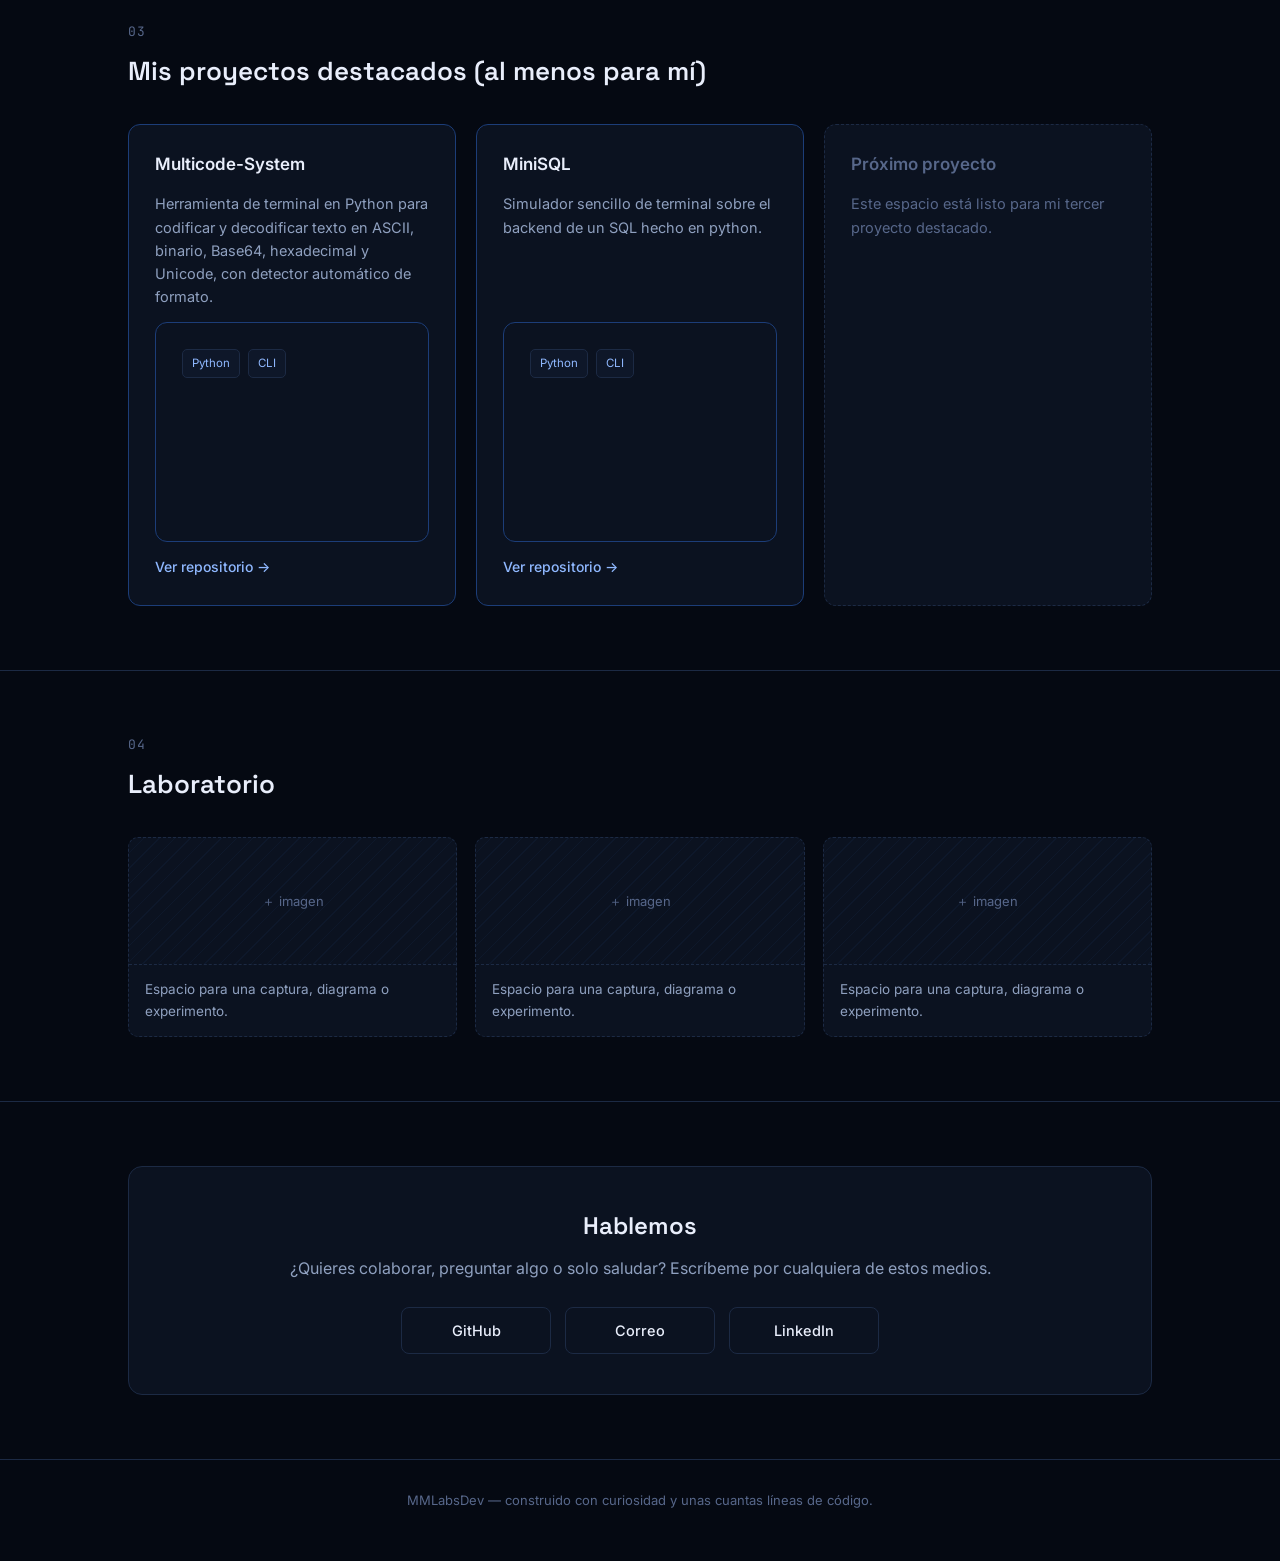
==== commit 54b126f4: "Revise personal and project descriptions in index.html Updated personal description and project titl" ====
--- a/index.html
+++ b/index.html
@@ -50,10 +50,10 @@
     </div>
     <div class="about-grid">
       <p>
-        Soy estudiante de bachillerato y beneficiario del Programa Oportunidades FGK en El Salvador, me interesa muchísimo el desarrollo de Software y la ciberseguridad, disfruto entender cómo
+        Soy estudiante de bachillerato y beneficiario del Programa Oportunidades FGK en El Salvador, me fasina todo lo relacionado con la computación y disfruto entender cómo
         funcionan las cosas por dentro: desde escribir una herramienta de línea de comandos
         hasta investigar cómo se protege — o se rompe — un sistema. Normalmente, aprendo construyendo,
-        probando y corrigiendo, y documento lo que voy descubriendo en el camino.
+        probando y corrigiendo mientras documento lo que voy descubriendo en el camino.
       </p>
       <p>
         Fuera del código, me interesa todo lo relacionado con seguridad informática y buenas
@@ -142,7 +142,7 @@
   <div class="wrap">
     <div class="section-head">
       <span class="num tag-mono">03</span>
-      <h2>Mis proyectos destacados</h2>
+      <h2>Mis proyectos destacados (al menos para mí)</h2>
     </div>
     <div class="proj-grid">
 
@@ -164,7 +164,7 @@
       <div class="proj-card filled">
         <div class="proj-title">MiniSQL</div>
         <div class="proj-desc">
-          Simulador sencillo sobre el backend de un SQL hecho en python
+          Simulador sencillo de terminal sobre el backend de un SQL hecho en python.
         </div>
         <div class="proj-card filled">
           <div class="proj-tags">
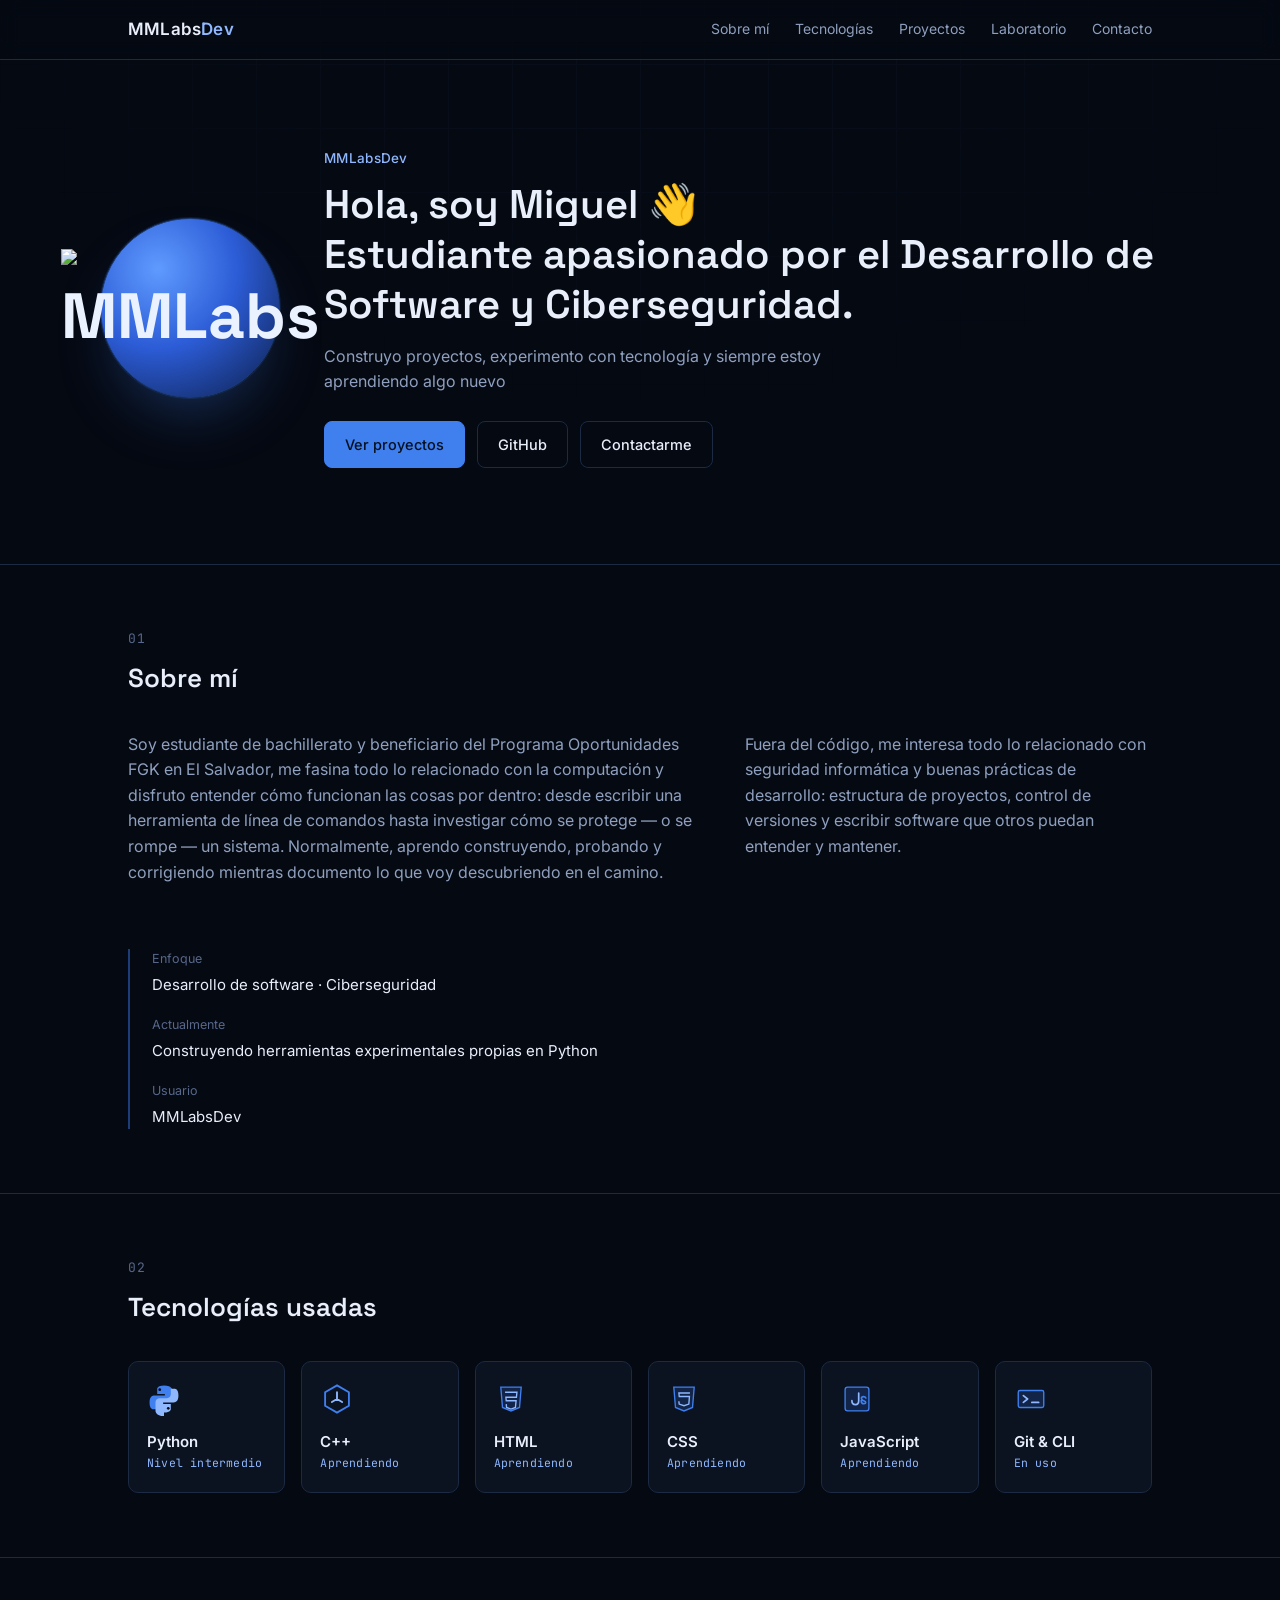
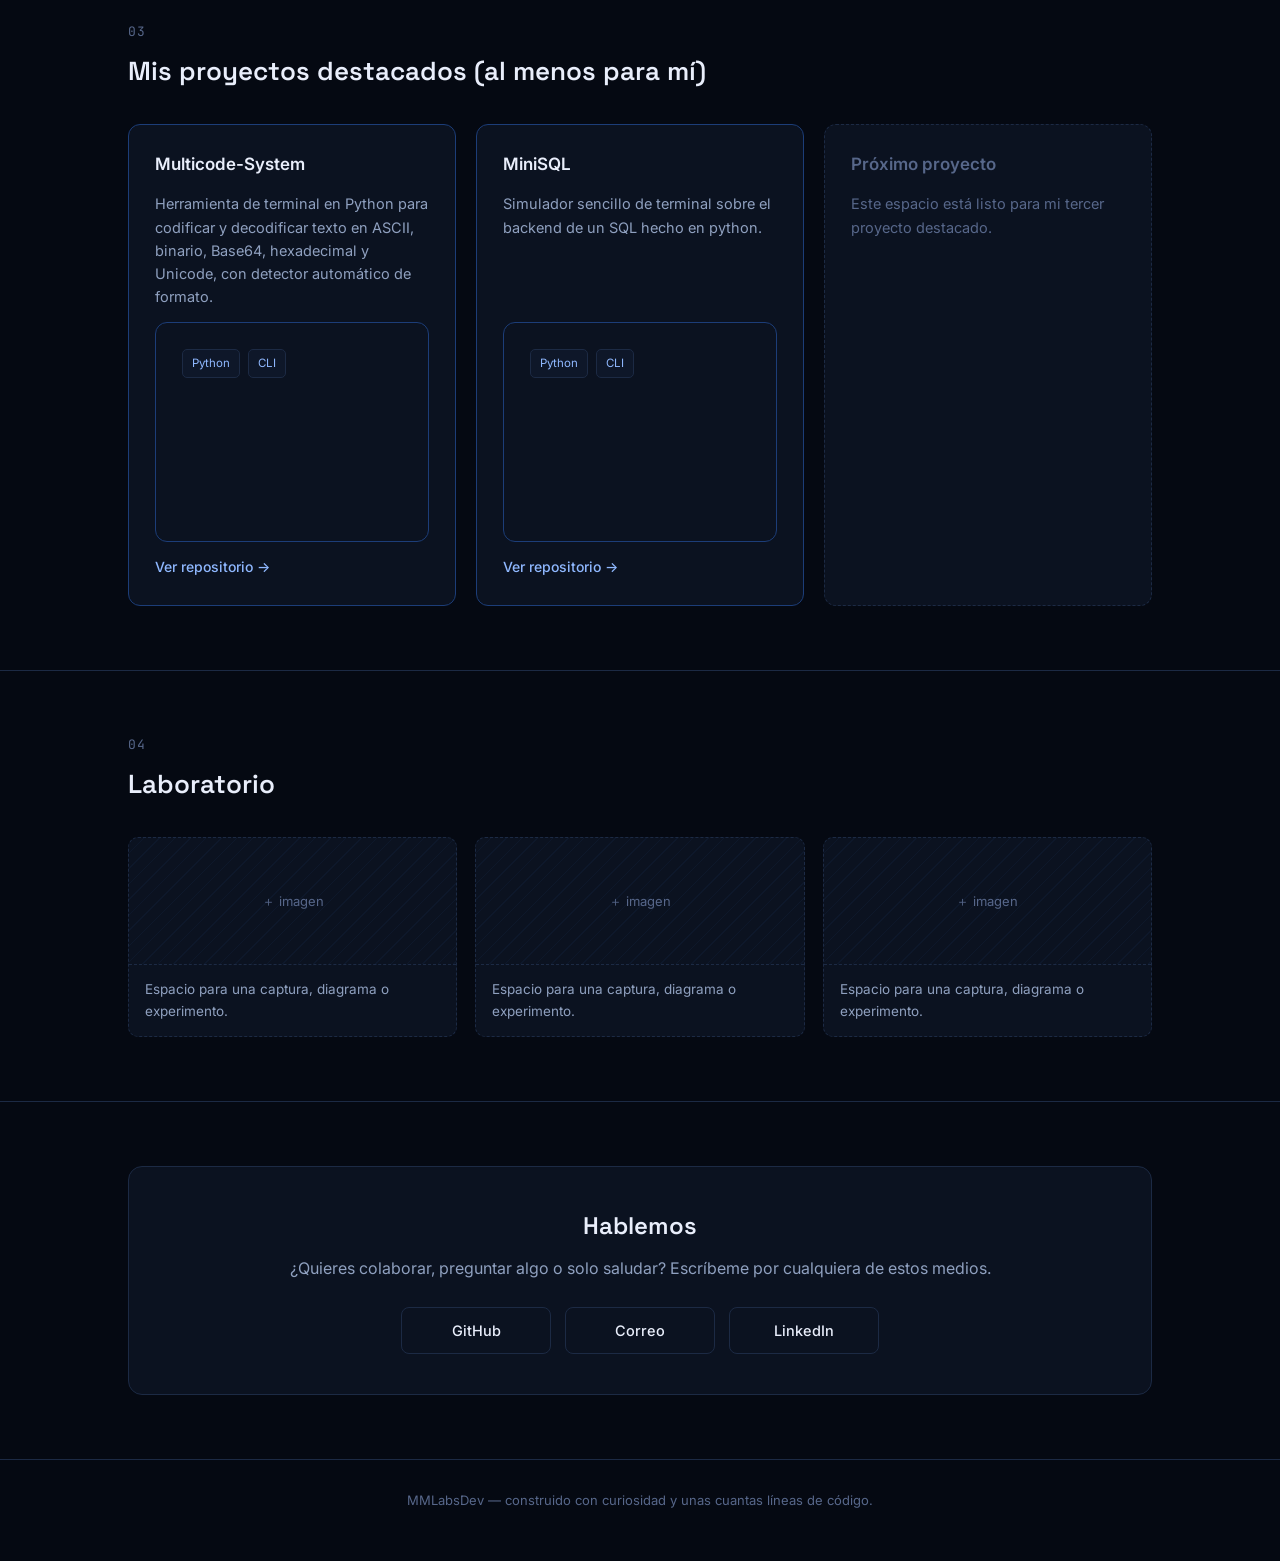
==== commit c34c19f4: "Update image alt text in index.html" ====
--- a/index.html
+++ b/index.html
@@ -27,7 +27,7 @@
 <header class="hero wrap" id="inicio">
   <div class="hero-grid">
     <div class="avatar">
-      <img src= "images/Miguel.jpeg" alt= "Este soy yo">
+      <img src= "images/Miguel.jpeg" alt= "MMLabs">
     </div>
     <div class="hero-text">
       <div class="eyebrow">MMLabsDev</div>
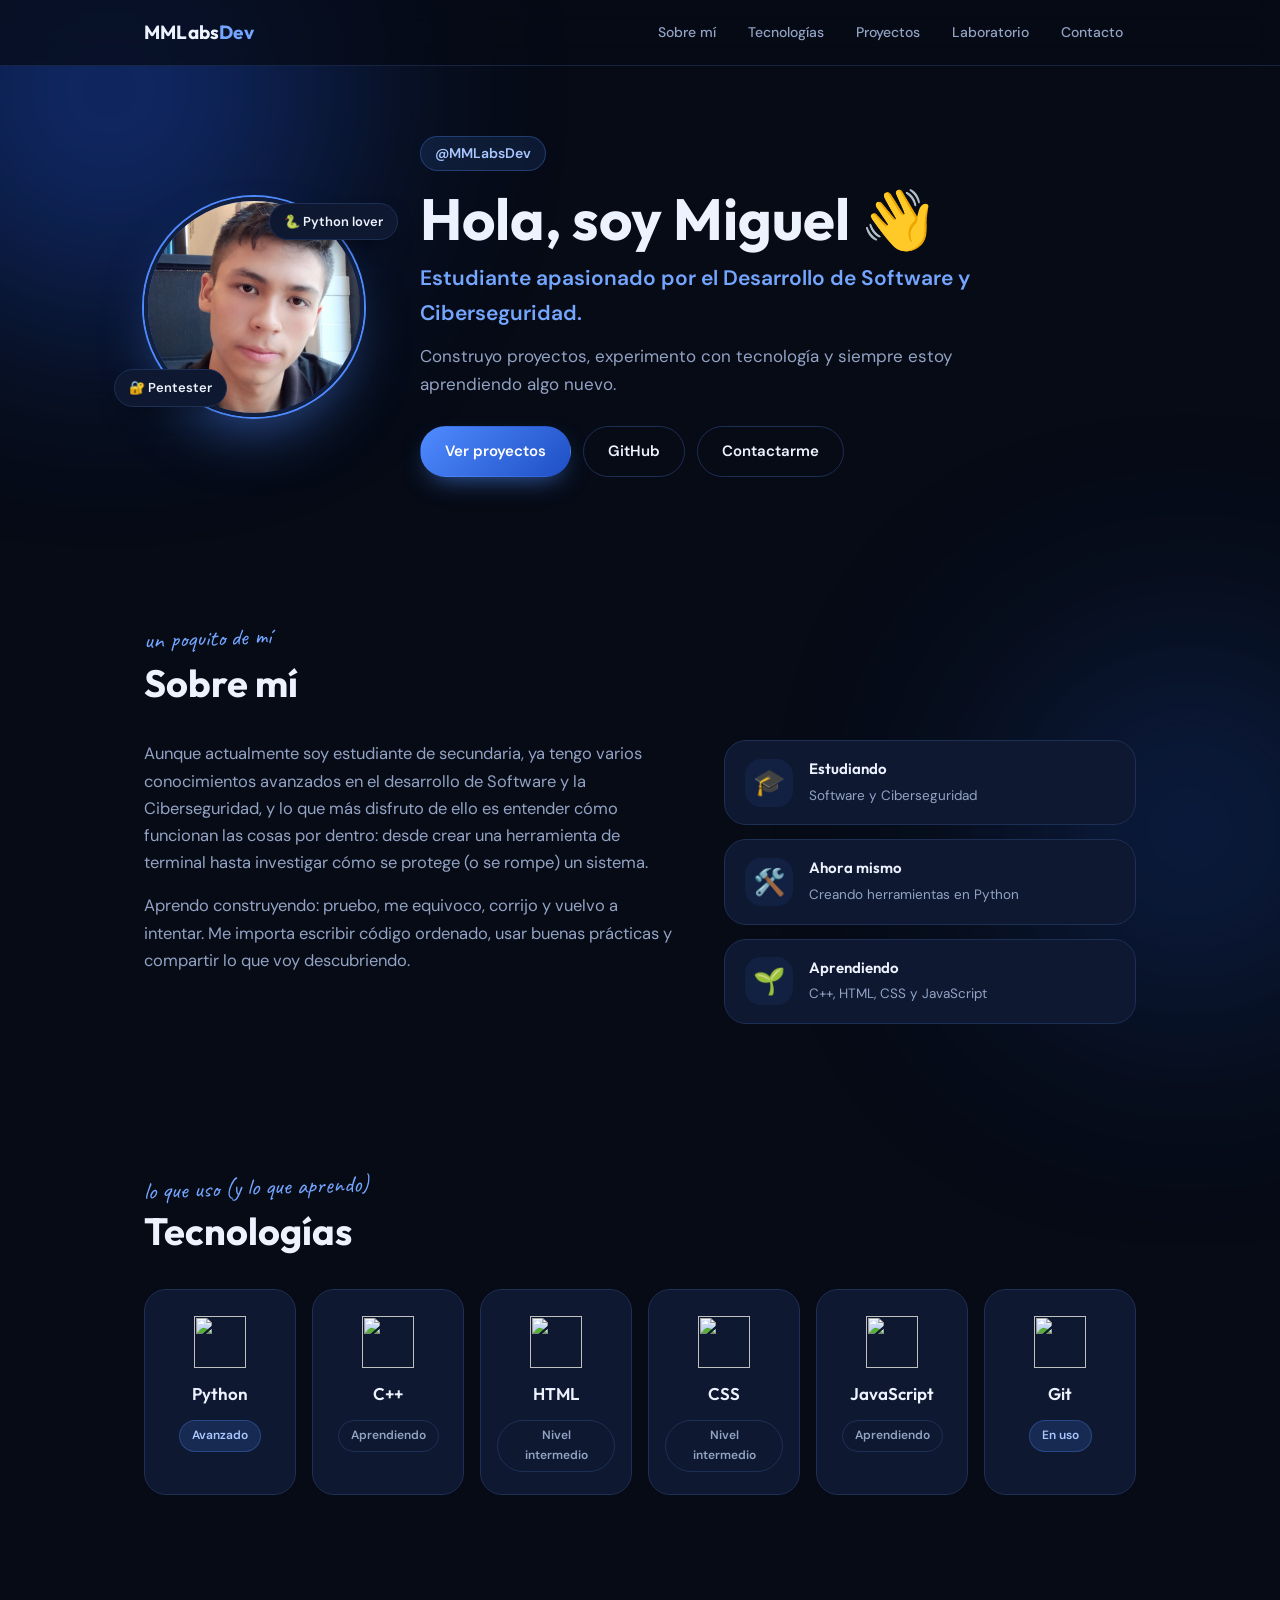
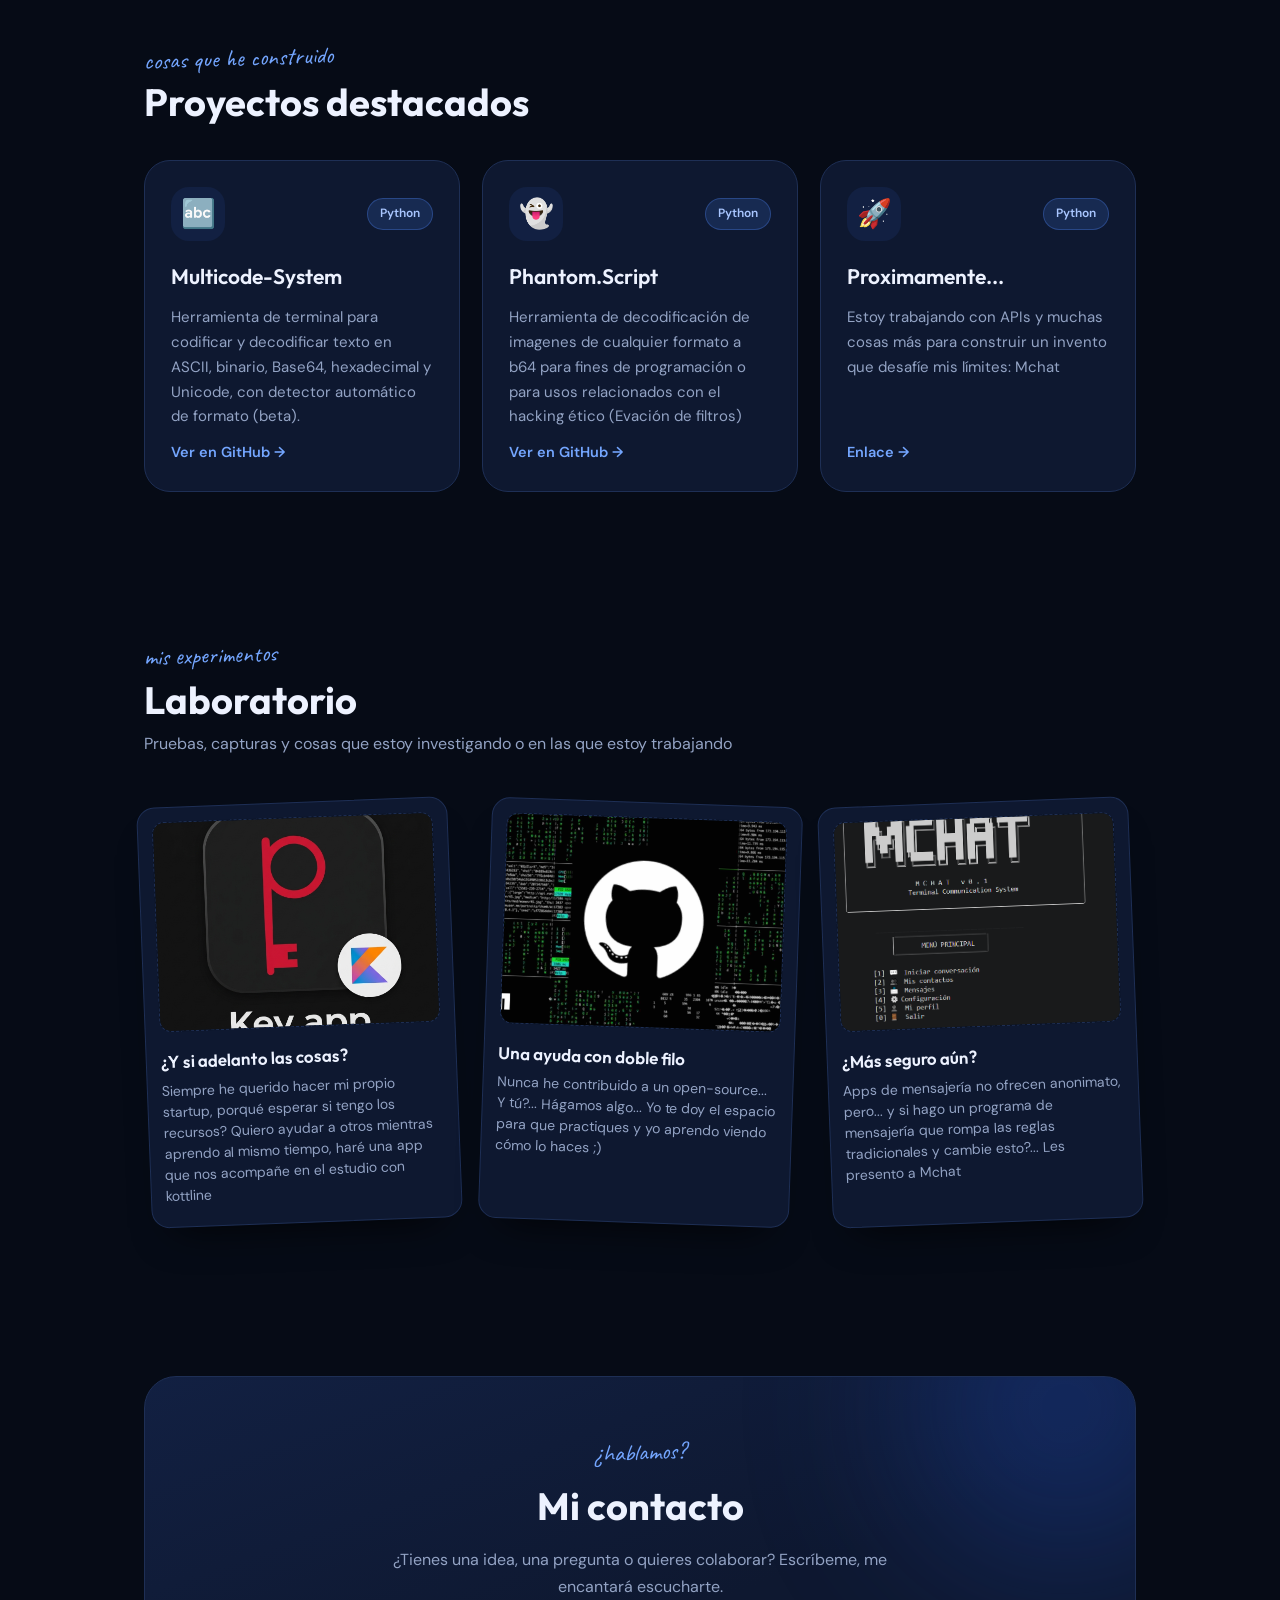
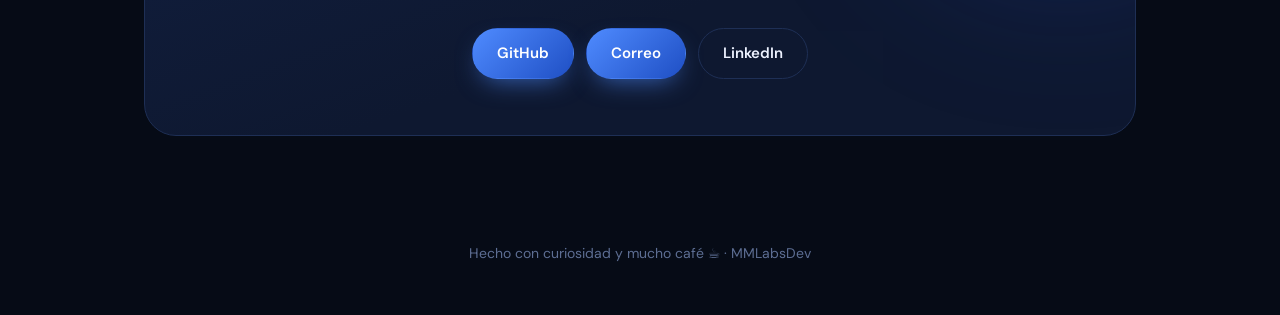
==== commit 1ccbba1d: "Add files via upload" ====
--- a/index.html
+++ b/index.html
@@ -2,21 +2,25 @@
 <html lang="es">
 <head>
 <meta charset="UTF-8">
-<meta name="viewport" content="width=device-width, initial-scale=1, viewport-fit=cover">
-<title>MMLabsDev</title>
+<meta name="viewport" content="width=device-width, initial-scale=1">
+<title>MMLabsDev · Miguel</title>
+<meta name="description" content="Portafolio de Miguel (MMLabsDev): apasionado en Desarrollo de Software y Ciberseguridad.">
 <link rel="preconnect" href="https://fonts.googleapis.com">
 <link rel="preconnect" href="https://fonts.gstatic.com" crossorigin>
-<link href="https://fonts.googleapis.com/css2?family=Space+Grotesk:wght@500;600;700&family=Inter:wght@400;500;600&family=JetBrains+Mono:wght@500&display=swap" rel="stylesheet">
+<link href="https://fonts.googleapis.com/css2?family=Outfit:wght@500;600;700&family=DM+Sans:wght@400;500;600&family=Caveat:wght@600&display=swap" rel="stylesheet">
 <link rel="stylesheet" href="style.css">
 </head>
 <body>
 
-<nav>
+<div class="blob blob-1"></div>
+<div class="blob blob-2"></div>
+
+<nav class="nav">
   <div class="nav-inner">
-    <div class="brand">MMLabs<span>Dev</span></div>
+    <a href="#inicio" class="brand">MMLabs<span>Dev</span></a>
     <div class="nav-links">
       <a href="#sobre-mi">Sobre mí</a>
-      <a href="#stack">Tecnologías</a>
+      <a href="#tecnologias">Tecnologías</a>
       <a href="#proyectos">Proyectos</a>
       <a href="#laboratorio">Laboratorio</a>
       <a href="#contacto">Contacto</a>
@@ -24,205 +28,218 @@
   </div>
 </nav>
 
+<!-- 1. PRESENTACIÓN -->
 <header class="hero wrap" id="inicio">
   <div class="hero-grid">
-    <div class="avatar">
-      <img src= "images/Miguel.jpeg" alt= "MMLabs">
-    </div>
+
+    <div class="avatar-wrap">
+      <div class="avatar">
+        <!-- Pon tu foto en la misma carpeta con el nombre foto.jpg -->
+        <img src="foto.jpeg" alt="Mi foto de perfil" onerror="this.style.display='none'">
+        <span class="avatar-initial">M</span>
+      </div>
+      <span class="chip chip-a">🐍 Python lover</span>
+      <span class="chip chip-b">🔐 Pentester</span>
+    </div>
+
     <div class="hero-text">
-      <div class="eyebrow">MMLabsDev</div>
-      <h1>Hola, soy Miguel 👋<br>Estudiante apasionado por el Desarrollo de Software y Ciberseguridad.</h1>
-      <p>Construyo proyectos, experimento con tecnología y siempre estoy aprendiendo algo nuevo</p>
+      <p class="handle">@MMLabsDev</p>
+      <h1>Hola, soy Miguel <span class="wave">👋</span></h1>
+      <p class="role">Estudiante apasionado por el Desarrollo de Software y Ciberseguridad.</p>
+      <p class="lead">Construyo proyectos, experimento con tecnología y siempre estoy aprendiendo algo nuevo.</p>
       <div class="btn-row">
         <a href="#proyectos" class="btn btn-primary">Ver proyectos</a>
-        <a href="https://github.com/MMLabsDev" class="btn btn-outline" target="_blank" rel="noopener">GitHub</a>
-        <a href="#contacto" class="btn btn-outline">Contactarme</a>
-      </div>
-    </div>
+        <a href="https://github.com/MMLabsDev" class="btn btn-ghost" target="_blank" rel="noopener">GitHub</a>
+        <a href="#contacto" class="btn btn-ghost">Contactarme</a>
+      </div>
+    </div>
+
   </div>
 </header>
 
+<!-- 2. SOBRE MÍ -->
 <section id="sobre-mi">
   <div class="wrap">
     <div class="section-head">
-      <span class="num tag-mono">01</span>
+      <span class="note">un poquito de mí</span>
       <h2>Sobre mí</h2>
     </div>
     <div class="about-grid">
-      <p>
-        Soy estudiante de bachillerato y beneficiario del Programa Oportunidades FGK en El Salvador, me fasina todo lo relacionado con la computación y disfruto entender cómo
-        funcionan las cosas por dentro: desde escribir una herramienta de línea de comandos
-        hasta investigar cómo se protege — o se rompe — un sistema. Normalmente, aprendo construyendo,
-        probando y corrigiendo mientras documento lo que voy descubriendo en el camino.
-      </p>
-      <p>
-        Fuera del código, me interesa todo lo relacionado con seguridad informática y buenas
-        prácticas de desarrollo: estructura de proyectos, control de versiones y escribir
-        software que otros puedan entender y mantener.
-      </p>
-      <div class="facts">
-        <div>
-          <div class="fact-label">Enfoque</div>
-          <div class="fact-value">Desarrollo de software · Ciberseguridad</div>
+      <div class="about-text">
+        <p>
+          Aunque actualmente soy estudiante de secundaria, ya tengo varios conocimientos 
+          avanzados en el desarrollo de Software y la Ciberseguridad, y lo que más disfruto
+          de ello es entender cómo funcionan las cosas por dentro: desde crear una herramienta
+          de terminal hasta investigar cómo se protege (o se rompe) un sistema.
+        </p>
+        <p>
+          Aprendo construyendo: pruebo, me equivoco, corrijo y vuelvo a intentar. Me importa
+          escribir código ordenado, usar buenas prácticas y compartir lo que voy descubriendo.
+        </p>
+      </div>
+      <div class="about-cards">
+        <div class="mini-card"><span>🎓</span><div><b>Estudiando</b><small>Software y Ciberseguridad</small></div></div>
+        <div class="mini-card"><span>🛠️</span><div><b>Ahora mismo</b><small>Creando herramientas en Python</small></div></div>
+        <div class="mini-card"><span>🌱</span><div><b>Aprendiendo</b><small>C++, HTML, CSS y JavaScript</small></div></div>
+      </div>
+    </div>
+  </div>
+</section>
+
+<!-- 3. TECNOLOGÍAS -->
+<section id="tecnologias">
+  <div class="wrap">
+    <div class="section-head">
+      <span class="note">lo que uso (y lo que aprendo)</span>
+      <h2>Tecnologías</h2>
+    </div>
+    <div class="tech-grid">
+
+      <div class="tech-card">
+        <img src="https://cdn.jsdelivr.net/gh/devicons/devicon/icons/python/python-original.svg" alt="" loading="lazy">
+        <h3>Python</h3>
+        <span class="pill">Avanzado</span>
+      </div>
+
+      <div class="tech-card">
+        <img src="https://cdn.jsdelivr.net/gh/devicons/devicon/icons/cplusplus/cplusplus-original.svg" alt="" loading="lazy">
+        <h3>C++</h3>
+        <span class="pill soft">Aprendiendo</span>
+      </div>
+
+      <div class="tech-card">
+        <img src="https://cdn.jsdelivr.net/gh/devicons/devicon/icons/html5/html5-original.svg" alt="" loading="lazy">
+        <h3>HTML</h3>
+        <span class="pill soft">Nivel intermedio</span>
+      </div>
+
+      <div class="tech-card">
+        <img src="https://cdn.jsdelivr.net/gh/devicons/devicon/icons/css3/css3-original.svg" alt="" loading="lazy">
+        <h3>CSS</h3>
+        <span class="pill soft">Nivel intermedio</span>
+      </div>
+
+      <div class="tech-card">
+        <img src="https://cdn.jsdelivr.net/gh/devicons/devicon/icons/javascript/javascript-original.svg" alt="" loading="lazy">
+        <h3>JavaScript</h3>
+        <span class="pill soft">Aprendiendo</span>
+      </div>
+
+      <div class="tech-card">
+        <img src="https://cdn.jsdelivr.net/gh/devicons/devicon/icons/git/git-original.svg" alt="" loading="lazy">
+        <h3>Git</h3>
+        <span class="pill">En uso</span>
+      </div>
+
+    </div>
+  </div>
+</section>
+
+<!-- 4. PROYECTOS -->
+<section id="proyectos">
+  <div class="wrap">
+    <div class="section-head">
+      <span class="note">cosas que he construido</span>
+      <h2>Proyectos destacados</h2>
+    </div>
+    <div class="proj-grid">
+
+      <article class="proj-card">
+        <div class="proj-top"><span class="proj-emoji">🔤</span><span class="pill">Python</span></div>
+        <h3>Multicode-System</h3>
+        <p>
+          Herramienta de terminal para codificar y decodificar texto en ASCII, binario,
+          Base64, hexadecimal y Unicode, con detector automático de formato (beta).
+        </p>
+        <a href="https://github.com/MMLabsDev/Multicode-system" class="proj-link" target="_blank" rel="noopener">Ver en GitHub →</a>
+      </article>
+
+      <article class="proj-card">
+        <div class="proj-top"><span class="proj-emoji">👻</span><span class="pill">Python</span></div>
+        <h3>Phantom.Script</h3>
+        <p>Herramienta de decodificación de imagenes de cualquier formato a b64 para fines de
+          programación o para usos relacionados con el hacking ético (Evación de filtros)</p>
+        <a href="https://github.com/MMLabsDev/Phantom.Script" class="proj-link" target="_blank" rel="noopener">Ver en GitHub →</a>
+      </article>
+
+      <article class="proj-card">
+        <div class="proj-top"><span class="proj-emoji">🚀</span><span class="pill">Python</span></div>
+        <h3>Proximamente...</h3>
+        <p>Estoy trabajando con APIs y muchas cosas más para construir un invento que desafíe
+          mis límites: Mchat</p>
+        <a href="#" class="proj-link">Enlace →</a>
+      </article>
+
+    </div>
+  </div>
+</section>
+
+<!-- 5. LABORATORIO -->
+<section id="laboratorio">
+  <div class="wrap">
+    <div class="section-head">
+      <span class="note">mis experimentos</span>
+      <h2>Laboratorio</h2>
+      <p class="section-sub">Pruebas, capturas y cosas que estoy investigando o en las que estoy trabajando</p>
+    </div>
+    <div class="lab-grid">
+
+      <figure class="polaroid tilt-l">
+        <div class="photo">
+          <img src="logoapp.jpg" alt="Descripción">
         </div>
-        <div>
-          <div class="fact-label">Actualmente</div>
-          <div class="fact-value">Construyendo herramientas experimentales propias en Python</div>
+        <figcaption>
+          <b>¿Y si adelanto las cosas?</b>
+          <small>Siempre he querido hacer mi propio startup, porqué esperar si tengo los recursos? Quiero ayudar a otros mientras aprendo al mismo tiempo, haré una app que nos acompañe en el estudio con kottline</small>
+        </figcaption>
+      </figure>
+
+      <figure class="polaroid tilt-r">
+        <div class="photo">
+          <img src="github.png" alt="Github-opensource">
         </div>
-        <div>
-          <div class="fact-label">Usuario</div>
-          <div class="fact-value">MMLabsDev</div>
+        <figcaption>
+          <b>Una ayuda con doble filo</b>
+          <small>Nunca he contribuido a un open-source... Y tú?... Hágamos algo... Yo te doy el espacio para que practiques y yo aprendo viendo cómo lo haces ;)</small>
+        </figcaption>
+      </figure>
+
+      <figure class="polaroid tilt-l">
+        <div class="photo">
+        <img src="mchat.png" alt="Mchat">
         </div>
-      </div>
-    </div>
-  </div>
-</section>
-
-<section id="stack">
-  <div class="wrap">
-    <div class="section-head">
-      <span class="num tag-mono">02</span>
-      <h2>Tecnologías usadas</h2>
-    </div>
-    <div class="stack-grid">
-
-      <div class="stack-card">
-        <svg class="stack-icon" viewBox="0 0 40 40" fill="none"><path d="M20 4c-8 0-8 4-8 4v6h9v2H9c0 0-6-1-6 8s5 8 5 8h4v-6c0 0 0-5 5-5h8c0 0 5 0 5-5V10c0 0 0-6-10-6z" fill="#3f7fee"/><path d="M20 36c8 0 8-4 8-4v-6h-9v-2h12c0 0 6 1 6-8s-5-8-5-8h-4v6c0 0 0 5-5 5h-8c0 0-5 0-5 5v10c0 0 0 6 10 6z" fill="#8fb8ff"/><circle cx="15" cy="9" r="1.6" fill="#050912"/><circle cx="25" cy="31" r="1.6" fill="#050912"/></svg>
-        <div>
-          <div class="stack-name">Python</div>
-          <div class="stack-level tag-mono">Nivel intermedio</div>
-        </div>
-      </div>
-
-      <div class="stack-card">
-        <svg class="stack-icon" viewBox="0 0 40 40" fill="none"><path d="M20 4l14 8v16l-14 8-14-8V12z" stroke="#3f7fee" stroke-width="2.2"/><path d="M20 12v8M20 20l-6 3.5M20 20l6 3.5" stroke="#8fb8ff" stroke-width="2.2" stroke-linecap="round"/></svg>
-        <div>
-          <div class="stack-name">C++</div>
-          <div class="stack-level tag-mono">Aprendiendo</div>
-        </div>
-      </div>
-
-      <div class="stack-card">
-        <svg class="stack-icon" viewBox="0 0 40 40" fill="none"><path d="M8 6h24l-2 24-10 4-10-4L8 6z" fill="#122447" stroke="#3f7fee" stroke-width="1.6"/><path d="M13 12h14l-.6 6H14l.4 4h11.6l-.8 8-5.2 1.8-5.2-1.8-.4-4" stroke="#8fb8ff" stroke-width="1.6" fill="none"/></svg>
-        <div>
-          <div class="stack-name">HTML</div>
-          <div class="stack-level tag-mono">Aprendiendo</div>
-        </div>
-      </div>
-
-      <div class="stack-card">
-        <svg class="stack-icon" viewBox="0 0 40 40" fill="none"><path d="M8 6h24l-2 24-10 4-10-4L8 6z" fill="#122447" stroke="#3f7fee" stroke-width="1.6"/><path d="M27 13H14l.4 4h12l-.7 9-5.7 1.9-5.7-1.9-.3-3.4" stroke="#8fb8ff" stroke-width="1.6" fill="none"/></svg>
-        <div>
-          <div class="stack-name">CSS</div>
-          <div class="stack-level tag-mono">Aprendiendo</div>
-        </div>
-      </div>
-
-      <div class="stack-card">
-        <svg class="stack-icon" viewBox="0 0 40 40" fill="none"><rect x="6" y="6" width="28" height="28" rx="3" fill="#122447" stroke="#3f7fee" stroke-width="1.6"/><path d="M14 22c0 3 1.8 4.5 4.2 4.5S22 25 22 22v-9" stroke="#8fb8ff" stroke-width="2" stroke-linecap="round"/><path d="M25 22c0 2.4 1.6 3.6 3.3 3.6.9 0 1.9-.4 1.9-1.5 0-1.2-1.1-1.6-2.4-2.1-1.4-.5-2.6-1.1-2.6-2.6 0-1.3 1-2.2 2.5-2.2 1.3 0 2.2.5 2.7 1.6" stroke="#3f7fee" stroke-width="2" stroke-linecap="round"/></svg>
-        <div>
-          <div class="stack-name">JavaScript</div>
-          <div class="stack-level tag-mono">Aprendiendo</div>
-        </div>
-      </div>
-
-      <div class="stack-card">
-        <svg class="stack-icon" viewBox="0 0 40 40" fill="none"><rect x="5" y="10" width="30" height="20" rx="2" fill="#122447" stroke="#3f7fee" stroke-width="1.6"/><path d="M11 16l5 4-5 4" stroke="#8fb8ff" stroke-width="2" stroke-linecap="round" stroke-linejoin="round"/><path d="M21 24h8" stroke="#8fb8ff" stroke-width="2" stroke-linecap="round"/></svg>
-        <div>
-          <div class="stack-name">Git &amp; CLI</div>
-          <div class="stack-level tag-mono">En uso</div>
-        </div>
-      </div>
-
-    </div>
-  </div>
-</section>
-
-<section id="proyectos">
-  <div class="wrap">
-    <div class="section-head">
-      <span class="num tag-mono">03</span>
-      <h2>Mis proyectos destacados (al menos para mí)</h2>
-    </div>
-    <div class="proj-grid">
-
-      <div class="proj-card filled">
-        <div class="proj-title">Multicode-System</div>
-        <div class="proj-desc">
-          Herramienta de terminal en Python para codificar y decodificar texto en
-          ASCII, binario, Base64, hexadecimal y Unicode, con detector automático de formato.
-        </div>
-        <div class="proj-card filled">
-          <div class="proj-tags">
-            <span class="proj-tag">Python</span>
-            <span class="proj-tag">CLI</span>
-          </div>
-        </div>
-        <a href="https://github.com/MMLabsDev/Multicode-system" class="proj-link" target="_blank" rel="noopener">Ver repositorio →</a>
-      </div>
-
-      <div class="proj-card filled">
-        <div class="proj-title">MiniSQL</div>
-        <div class="proj-desc">
-          Simulador sencillo de terminal sobre el backend de un SQL hecho en python.
-        </div>
-        <div class="proj-card filled">
-          <div class="proj-tags">
-            <span class="proj-tag">Python</span>
-            <span class="proj-tag">CLI</span>
-          </div>
-        </div>
-        <a href="https://github.com/MMLabsDev/miniSQL" class="proj-link" target="_blank" rel="noopener">Ver repositorio →</a>
-      </div>
-
-
-      <div class="proj-card empty">
-        <div class="proj-title" style="color:var(--text-dim);">Próximo proyecto</div>
-        <div class="proj-desc" style="color:var(--text-dim);">Este espacio está listo para mi tercer proyecto destacado.</div>
-      </div>
-
-    </div>
-  </div>
-</section>
-
-<section id="laboratorio">
-  <div class="wrap">
-    <div class="section-head">
-      <span class="num tag-mono">04</span>
-      <h2>Laboratorio</h2>
-    </div>
-    <div class="lab-grid">
-      <div class="lab-tile">
-        <div class="lab-img-slot">＋ imagen</div>
-        <div class="lab-caption">Espacio para una captura, diagrama o experimento.</div>
-      </div>
-      <div class="lab-tile">
-        <div class="lab-img-slot">＋ imagen</div>
-        <div class="lab-caption">Espacio para una captura, diagrama o experimento.</div>
-      </div>
-      <div class="lab-tile">
-        <div class="lab-img-slot">＋ imagen</div>
-        <div class="lab-caption">Espacio para una captura, diagrama o experimento.</div>
-      </div>
-    </div>
-  </div>
-</section>
-
+        <figcaption>
+          <b>¿Más seguro aún?</b>
+          <small>Apps de mensajería no ofrecen anonimato, pero... y si hago un programa de mensajería que rompa las reglas tradicionales y cambie esto?... Les presento a Mchat</small>
+        </figcaption>
+      </figure>
+
+    </div>
+  </div>
+</section>
+
+<!-- 6. CONTACTO -->
 <section id="contacto">
   <div class="wrap">
     <div class="contact-box">
-      <h2>Hablemos</h2>
-      <p>¿Quieres colaborar, preguntar algo o solo saludar? Escríbeme por cualquiera de estos medios.</p>
+      <span class="note">¿hablamos?</span>
+      <h2>Mi contacto</h2>
+      <p>¿Tienes una idea, una pregunta o quieres colaborar? Escríbeme, me encantará escucharte.</p>
       <div class="contact-links">
-        <a href="https://github.com/MMLabsDev" class="btn btn-outline" target="_blank" rel="noopener">GitHub</a>
-        <a href="mailto:mmlabs.dev404@gmail.com" class="btn btn-outline">Correo</a>
-        <a href="#" class="btn btn-outline">LinkedIn</a>
-      </div>
-    </div>
-  </div>
-</section>
-
-<footer>MMLabsDev — construido con curiosidad y unas cuantas líneas de código.</footer>
+        <a href="https://github.com/MMLabsDev" class="btn btn-primary" target="_blank" rel="noopener">GitHub</a>
+       <a href="https://mail.google.com/mail/?view=cm&to=mmlabs.dev404@gmail.com&su=Hola%20Miguel" class="btn btn-primary" target="_blank" rel="noopener">Correo</a>
+        <a href="#" class="btn btn-ghost">LinkedIn</a>
+      </div>
+    </div>
+  </div>
+</section>
+
+<footer>
+  <p>Hecho con curiosidad y mucho café ☕ · MMLabsDev</p>
+</footer>
+<!--Si lees esto, significa que leíste mi código, te felicito ;)
+Por cierto... si te gusta la ciberseguridad o el hacking... te recomiendo usar
+Exiftool para los metadatos de mis fotos, tal vez de sea útil (⌐■_■)-->
 
 </body>
 </html>
--- a/style.css
+++ b/style.css
@@ -1,188 +1,297 @@
-  :root{
-    --ink:#050912;
-    --panel:#0b1220;
-    --panel-alt:#0e1729;
-    --line:#1c2a44;
-    --blue:#3f7fee;
-    --blue-soft:#8fb8ff;
-    --blue-dim:#1c3d78;
-    --text:#e9eefb;
-    --text-muted:#8fa0bf;
-    --text-dim:#57678a;
-    box-sizing:border-box;
-    padding-top:env(safe-area-inset-top,0px);
-    padding-bottom:env(safe-area-inset-bottom,0px);
-  }
-  *{box-sizing:inherit; margin:0; padding:0;}
-  html{scroll-behavior:smooth; scroll-padding-top:calc(78px + env(safe-area-inset-top,0px));}
-  body{
-    background:var(--ink);
-    color:var(--text);
-    font-family:'Inter',system-ui,-apple-system,sans-serif;
-    line-height:1.6;
-    overflow-x:hidden;
-  }
-  h1,h2,h3,.mono{font-family:'Space Grotesk',system-ui,sans-serif;}
-  .tag-mono{font-family:'JetBrains Mono','Courier New',monospace;}
-  a{color:inherit; text-decoration:none;}
-
-  /* background circuit texture */
-  body::before{
-    content:"";
-    position:fixed; inset:0;
-    background-image:
-      linear-gradient(var(--line) 1px, transparent 1px),
-      linear-gradient(90deg, var(--line) 1px, transparent 1px);
-    background-size:64px 64px;
-    opacity:0.16;
-    mask-image:radial-gradient(ellipse 70% 60% at 50% 0%, black 30%, transparent 75%);
-    pointer-events:none;
-    z-index:0;
-  }
-
-  .wrap{max-width:1080px; margin:0 auto; padding:0 28px; position:relative; z-index:1;}
-
-  /* NAV */
-  nav{
-    position:sticky; top:0; z-index:50;
-    padding-top:env(safe-area-inset-top,0px);
-    background:rgba(5,9,18,0.78);
-    backdrop-filter:blur(10px);
-    border-bottom:1px solid var(--line);
-  }
-  .nav-inner{
-    max-width:1080px; margin:0 auto; padding:16px 28px;
-    display:flex; align-items:center; justify-content:space-between;
-    gap:16px;
-  }
-  .brand{font-weight:600; font-size:17px; letter-spacing:0.2px;}
-  .brand span{color:var(--blue-soft);}
-  .nav-links{display:flex; gap:26px; font-size:14px; color:var(--text-muted);}
-  .nav-links a:hover{color:var(--text);}
-  .nav-toggle{display:none;}
-
-  /* HERO */
-  header.hero{padding:88px 0 96px;}
-  .hero-grid{
-    display:grid;
-    grid-template-columns:180px 1fr;
-    gap:44px;
-    align-items:center;
-  }
-  .avatar{
-    width:180px; height:180px; border-radius:50%;
-    background:radial-gradient(circle at 32% 28%, #5f9bff 0%, #2c5cd6 45%, #0b1c46 100%);
-    display:flex; align-items:center; justify-content:center;
-    font-family:'Space Grotesk',sans-serif; font-weight:700; font-size:64px;
-    color:#eaf1ff;
-    border:1px solid var(--blue-dim);
-    box-shadow:0 0 0 1px rgba(63,127,238,0.15), 0 30px 60px -20px rgba(63,127,238,0.35);
-    flex-shrink:0;
-  }
-  .hero-text .eyebrow{
-    font-size:13.5px; color:var(--blue-soft); font-weight:500; letter-spacing:0.3px; margin-bottom:10px;
-  }
-  .hero-text h1{
-    font-size:clamp(28px,4vw,40px); font-weight:600; line-height:1.25; margin-bottom:14px;
-  }
-  .hero-text p{
-    color:var(--text-muted); font-size:16px; max-width:52ch; margin-bottom:26px;
-  }
-  .btn-row{display:flex; flex-wrap:wrap; gap:12px;}
-  .btn{
-    padding:11px 20px; border-radius:8px; font-size:14.5px; font-weight:500;
-    border:1px solid var(--line); transition:border-color .15s, background .15s, transform .15s;
-  }
-  .btn-primary{background:var(--blue); border-color:var(--blue); color:#04101f;}
-  .btn-primary:hover{background:#5490f5; transform:translateY(-1px);}
-  .btn-outline{background:transparent; color:var(--text);}
-  .btn-outline:hover{border-color:var(--blue); color:var(--blue-soft);}
-
-  /* SECTIONS */
-  section{padding:64px 0; border-top:1px solid var(--line);}
-  .section-head{margin-bottom:32px;}
-  .section-head .num{
-    font-size:13px; color:var(--text-dim); letter-spacing:1px; margin-bottom:8px; display:block;
-  }
-  .section-head h2{font-size:26px; font-weight:600;}
-
-  /* ABOUT */
-  .about-grid{display:grid; grid-template-columns:1.4fr 1fr; gap:48px; align-items:start;}
-  .about-grid p{color:var(--text-muted); margin-bottom:16px; max-width:60ch;}
-  .facts{border-left:2px solid var(--blue-dim); padding-left:22px; display:flex; flex-direction:column; gap:18px;}
-  .fact-label{font-size:12.5px; color:var(--text-dim); margin-bottom:4px;}
-  .fact-value{font-size:15px; color:var(--text);}
-
-  /* STACK */
-  .stack-grid{
-    display:grid; grid-template-columns:repeat(auto-fit,minmax(150px,1fr)); gap:16px;
-  }
-  .stack-card{
-    background:var(--panel); border:1px solid var(--line); border-radius:10px;
-    padding:20px 18px; display:flex; flex-direction:column; gap:14px;
-    transition:border-color .15s, transform .15s;
-  }
-  .stack-card:hover{border-color:var(--blue-dim); transform:translateY(-2px);}
-  .stack-icon{width:34px; height:34px;}
-  .stack-name{font-weight:600; font-size:15px;}
-  .stack-level{font-size:11.5px; color:var(--blue-soft); letter-spacing:0.2px;}
-
-  /* PROJECTS */
-  .proj-grid{display:grid; grid-template-columns:repeat(auto-fit,minmax(260px,1fr)); gap:20px;}
-  .proj-card{
-    background:var(--panel); border:1px solid var(--line); border-radius:12px;
-    padding:26px; display:flex; flex-direction:column; gap:14px; min-height:220px;
-  }
-  .proj-card.filled{border-color:var(--blue-dim);}
-  .proj-card.empty{border-style:dashed; color:var(--text-dim); align-items:flex-start; justify-content:center;}
-  .proj-title{font-size:17px; font-weight:600;}
-  .proj-desc{color:var(--text-muted); font-size:14.5px; flex-grow:1;}
-  .proj-tags{display:flex; gap:8px; flex-wrap:wrap;}
-  .proj-tag{
-    font-size:11.5px; padding:4px 9px; border-radius:5px;
-    background:var(--panel-alt); border:1px solid var(--line); color:var(--blue-soft);
-  }
-  .proj-link{font-size:14px; color:var(--blue-soft); font-weight:500;}
-  .proj-link:hover{color:var(--blue);}
-
-  /* LAB */
-  .lab-grid{display:grid; grid-template-columns:repeat(auto-fit,minmax(220px,1fr)); gap:18px;}
-  .lab-tile{
-    border:1px dashed var(--line); border-radius:10px; overflow:hidden;
-    background:var(--panel); min-height:200px;
-    display:flex; flex-direction:column;
-  }
-  .lab-img-slot{
-    flex:1; display:flex; align-items:center; justify-content:center;
-    color:var(--text-dim); font-size:13px; gap:8px; border-bottom:1px dashed var(--line);
-    background:
-      repeating-linear-gradient(135deg, transparent 0 10px, rgba(63,127,238,0.05) 10px 11px);
-  }
-  .lab-caption{padding:14px 16px; font-size:13.5px; color:var(--text-muted);}
-
-  /* CONTACT */
-  .contact-box{
-    background:var(--panel); border:1px solid var(--line); border-radius:14px;
-    padding:40px; text-align:center;
-  }
-  .contact-box h2{font-size:24px; font-weight:600; margin-bottom:10px;}
-  .contact-box p{color:var(--text-muted); margin-bottom:26px;}
-  .contact-links{display:flex; justify-content:center; gap:14px; flex-wrap:wrap;}
-  .contact-links .btn{min-width:150px; text-align:center;}
-
-  footer{padding:30px 0 50px; text-align:center; color:var(--text-dim); font-size:13px; border-top:1px solid var(--line);}
-
-  :focus-visible{outline:2px solid var(--blue); outline-offset:2px;}
-
-  @media (max-width:680px){
-    .hero-grid{grid-template-columns:1fr; text-align:center;}
-    .hero-text p{margin:0 auto 24px;}
-    .btn-row{justify-content:center;}
-    .avatar{margin:0 auto;}
-    .about-grid{grid-template-columns:1fr;}
-    .facts{border-left:none; border-top:2px solid var(--blue-dim); padding-left:0; padding-top:20px;}
-    .nav-links{display:none;}
-  }
-  @media (prefers-reduced-motion: reduce){
-    *{transition:none !important;}
-  }
+/* =========================================================
+   MMLabsDev · Bio de GitHub (versión juvenil)
+   Paleta: negro azulado + azul. Formas redondeadas, detalles
+   tipo "stickers" y un poco de movimiento.
+   ========================================================= */
+
+:root{
+  --bg:#060b16;
+  --bg-2:#0a1222;
+  --card:#0e1830;
+  --card-2:#122042;
+  --line:#1e2f55;
+  --blue:#4f8bff;
+  --blue-bright:#74a6ff;
+  --blue-soft:#a9c6ff;
+  --blue-deep:#1f4fc4;
+  --text:#edf2ff;
+  --muted:#93a3c4;
+  --dim:#5d6e93;
+  --radius:22px;
+}
+
+*{box-sizing:border-box; margin:0; padding:0;}
+
+html{scroll-behavior:smooth; scroll-padding-top:84px;}
+
+body{
+  background:var(--bg);
+  color:var(--text);
+  font-family:'DM Sans',system-ui,-apple-system,sans-serif;
+  line-height:1.65;
+  overflow-x:hidden;
+  position:relative;
+}
+
+h1,h2,h3,.brand{font-family:'Outfit',system-ui,sans-serif;}
+a{color:inherit; text-decoration:none;}
+img{max-width:100%; display:block;}
+
+.wrap{max-width:1040px; margin:0 auto; padding:0 24px; position:relative; z-index:1;}
+
+/* ---------- Manchas de color de fondo ---------- */
+.blob{
+  position:fixed; border-radius:50%; filter:blur(110px);
+  pointer-events:none; z-index:0; opacity:.5;
+}
+.blob-1{width:460px; height:460px; background:#1b47b5; top:-140px; left:-120px;}
+.blob-2{width:380px; height:380px; background:#13306e; bottom:-120px; right:-100px;}
+
+/* ---------- Navegación ---------- */
+.nav{
+  position:sticky; top:0; z-index:50;
+  background:rgba(6,11,22,.72);
+  backdrop-filter:blur(12px);
+  -webkit-backdrop-filter:blur(12px);
+  border-bottom:1px solid rgba(30,47,85,.7);
+}
+.nav-inner{
+  max-width:1040px; margin:0 auto; padding:14px 24px;
+  display:flex; align-items:center; justify-content:space-between; gap:16px;
+}
+.brand{font-weight:700; font-size:19px; letter-spacing:.2px;}
+.brand span{color:var(--blue-bright);}
+.nav-links{display:flex; gap:6px;}
+.nav-links a{
+  font-size:14px; color:var(--muted); font-weight:500;
+  padding:7px 13px; border-radius:999px;
+  transition:background .2s, color .2s;
+}
+.nav-links a:hover{background:var(--card); color:var(--text);}
+
+/* ---------- Botones ---------- */
+.btn{
+  display:inline-block; padding:12px 24px; border-radius:999px;
+  font-weight:600; font-size:15px; border:1.5px solid transparent;
+  transition:transform .2s, background .2s, border-color .2s, box-shadow .2s;
+}
+.btn:hover{transform:translateY(-3px);}
+.btn-primary{
+  background:linear-gradient(135deg,var(--blue) 0%,var(--blue-deep) 100%);
+  color:#fff;
+  box-shadow:0 10px 26px -10px rgba(79,139,255,.7);
+}
+.btn-primary:hover{box-shadow:0 14px 30px -8px rgba(79,139,255,.85);}
+.btn-ghost{background:transparent; border-color:var(--line); color:var(--text);}
+.btn-ghost:hover{border-color:var(--blue); background:rgba(79,139,255,.08);}
+.btn-row{display:flex; flex-wrap:wrap; gap:12px;}
+
+/* ---------- Píldoras ---------- */
+.pill{
+  display:inline-block; font-size:12px; font-weight:600;
+  padding:5px 12px; border-radius:999px;
+  background:rgba(79,139,255,.16); color:var(--blue-soft);
+  border:1px solid rgba(79,139,255,.3);
+}
+.pill.soft{background:transparent; color:var(--muted); border-color:var(--line);}
+
+/* ---------- Encabezados de sección ---------- */
+section{padding:72px 0;}
+.section-head{margin-bottom:34px;}
+.note{
+  display:inline-block;
+  font-family:'Caveat',cursive; font-size:24px; color:var(--blue-bright);
+  transform:rotate(-2deg); margin-bottom:2px;
+}
+.section-head h2{font-size:clamp(28px,4vw,38px); font-weight:700; line-height:1.2;}
+.section-sub{color:var(--muted); margin-top:8px; max-width:56ch;}
+
+/* =========================================================
+   1. HERO
+   ========================================================= */
+.hero{padding-top:70px; padding-bottom:70px;}
+.hero-grid{
+  display:grid; grid-template-columns:auto 1fr; gap:56px; align-items:center;
+}
+
+.avatar-wrap{position:relative; width:220px; height:220px;}
+.avatar{
+  width:220px; height:220px; border-radius:50%;
+  position:relative; overflow:hidden;
+  background:radial-gradient(circle at 30% 25%,#6aa0ff 0%,#2c5fe0 45%,#0b1d4a 100%);
+  border:4px solid var(--card-2);
+  box-shadow:0 0 0 2px var(--blue), 0 30px 60px -20px rgba(79,139,255,.55);
+  display:flex; align-items:center; justify-content:center;
+}
+.avatar img{
+  position:absolute; inset:0; width:100%; height:100%; object-fit:cover; z-index:2;
+}
+.avatar-initial{
+  font-family:'Outfit',sans-serif; font-weight:700; font-size:84px; color:#eaf1ff;
+}
+
+.chip{
+  position:absolute; z-index:3;
+  background:var(--card); border:1px solid var(--line);
+  padding:7px 14px; border-radius:999px; font-size:13px; font-weight:600;
+  box-shadow:0 10px 24px -10px rgba(0,0,0,.7);
+  animation:float 5s ease-in-out infinite;
+}
+.chip-a{top:6px; right:-34px;}
+.chip-b{bottom:10px; left:-30px; animation-delay:-2.5s;}
+
+@keyframes float{
+  0%,100%{transform:translateY(0);}
+  50%{transform:translateY(-8px);}
+}
+
+.handle{
+  display:inline-block;
+  font-weight:600; font-size:14px; color:var(--blue-soft);
+  background:rgba(79,139,255,.12); border:1px solid rgba(79,139,255,.3);
+  padding:5px 14px; border-radius:999px; margin-bottom:16px;
+}
+.hero-text h1{
+  font-size:clamp(36px,6vw,58px); font-weight:700; line-height:1.1; margin-bottom:10px;
+}
+.wave{display:inline-block; transform-origin:70% 70%; animation:wave 2.6s ease-in-out infinite;}
+@keyframes wave{
+  0%,60%,100%{transform:rotate(0);}
+  10%,30%{transform:rotate(16deg);}
+  20%,40%{transform:rotate(-8deg);}
+  50%{transform:rotate(10deg);}
+}
+.role{
+  font-size:clamp(17px,2.4vw,21px); font-weight:600; color:var(--blue-bright);
+  margin-bottom:12px;
+}
+.lead{color:var(--muted); font-size:17px; max-width:50ch; margin-bottom:28px;}
+
+/* =========================================================
+   2. SOBRE MÍ
+   ========================================================= */
+.about-grid{display:grid; grid-template-columns:1.3fr 1fr; gap:44px; align-items:start;}
+.about-text p{color:var(--muted); margin-bottom:16px; font-size:16.5px; max-width:58ch;}
+.about-cards{display:flex; flex-direction:column; gap:14px;}
+.mini-card{
+  display:flex; align-items:center; gap:16px;
+  background:var(--card); border:1px solid var(--line); border-radius:var(--radius);
+  padding:16px 20px;
+  transition:transform .2s, border-color .2s;
+}
+.mini-card:hover{transform:translateX(6px); border-color:var(--blue);}
+.mini-card > span{
+  font-size:26px; width:48px; height:48px; flex-shrink:0;
+  display:flex; align-items:center; justify-content:center;
+  background:var(--card-2); border-radius:16px;
+}
+.mini-card b{display:block; font-size:15px; font-family:'Outfit',sans-serif; font-weight:600;}
+.mini-card small{color:var(--muted); font-size:13.5px;}
+
+/* =========================================================
+   3. TECNOLOGÍAS
+   ========================================================= */
+.tech-grid{
+  display:grid; grid-template-columns:repeat(auto-fit,minmax(150px,1fr)); gap:16px;
+}
+.tech-card{
+  background:var(--card); border:1px solid var(--line); border-radius:var(--radius);
+  padding:26px 16px 22px; text-align:center;
+  display:flex; flex-direction:column; align-items:center; gap:12px;
+  transition:transform .25s cubic-bezier(.34,1.56,.64,1), border-color .2s, background .2s;
+}
+.tech-card:hover{transform:translateY(-8px) rotate(-1.5deg); border-color:var(--blue); background:var(--card-2);}
+.tech-card img{width:52px; height:52px;}
+.tech-card h3{font-size:17px; font-weight:600;}
+
+/* =========================================================
+   4. PROYECTOS
+   ========================================================= */
+.proj-grid{display:grid; grid-template-columns:repeat(auto-fit,minmax(280px,1fr)); gap:22px;}
+.proj-card{
+  background:var(--card); border:1px solid var(--line); border-radius:26px;
+  padding:26px; display:flex; flex-direction:column; gap:12px;
+  transition:transform .25s, border-color .2s, box-shadow .25s;
+}
+.proj-card:hover{
+  transform:translateY(-6px); border-color:var(--blue);
+  box-shadow:0 24px 40px -24px rgba(79,139,255,.5);
+}
+.proj-card.empty{background:transparent; border-style:dashed;}
+.proj-card.empty h3, .proj-card.empty p, .proj-card.empty .proj-link{color:var(--dim);}
+.proj-top{display:flex; align-items:center; justify-content:space-between; margin-bottom:6px;}
+.proj-emoji{
+  font-size:28px; width:54px; height:54px; border-radius:18px;
+  background:var(--card-2); display:flex; align-items:center; justify-content:center;
+}
+.proj-card h3{font-size:21px; font-weight:600;}
+.proj-card p{color:var(--muted); font-size:15px; flex-grow:1;}
+.proj-link{font-weight:600; font-size:14.5px; color:var(--blue-bright); transition:letter-spacing .2s;}
+.proj-link:hover{letter-spacing:.4px;}
+
+/* =========================================================
+   5. LABORATORIO (polaroids)
+   ========================================================= */
+.lab-grid{display:grid; grid-template-columns:repeat(auto-fit,minmax(240px,1fr)); gap:30px; padding:10px 0;}
+.polaroid{
+  background:var(--card); border:1px solid var(--line); border-radius:18px;
+  padding:14px 14px 20px;
+  box-shadow:0 24px 40px -24px rgba(0,0,0,.8);
+  transition:transform .3s cubic-bezier(.34,1.56,.64,1);
+}
+.tilt-l{transform:rotate(-2.2deg);}
+.tilt-r{transform:rotate(2deg);}
+.polaroid:hover{transform:rotate(0) translateY(-8px) scale(1.02);}
+.photo{
+  aspect-ratio:4/3; border-radius:12px; overflow:hidden; margin-bottom:16px;
+  display:flex; align-items:center; justify-content:center;
+  color:var(--dim); font-size:14px; font-weight:500;
+  background:
+    repeating-linear-gradient(135deg,transparent 0 12px,rgba(79,139,255,.06) 12px 13px),
+    var(--bg-2);
+  border:1.5px dashed var(--line);
+}
+.photo img{width:100%; height:100%; object-fit:cover;}
+.polaroid figcaption b{display:block; font-family:'Outfit',sans-serif; font-size:17px; font-weight:600; margin-bottom:4px;}
+.polaroid figcaption small{color:var(--muted); font-size:14px; line-height:1.5; display:block;}
+
+/* =========================================================
+   6. CONTACTO
+   ========================================================= */
+.contact-box{
+  text-align:center;
+  background:linear-gradient(160deg,var(--card-2) 0%,var(--card) 60%);
+  border:1px solid var(--line); border-radius:32px;
+  padding:56px 28px;
+  position:relative; overflow:hidden;
+}
+.contact-box::before{
+  content:""; position:absolute; width:300px; height:300px; border-radius:50%;
+  background:var(--blue-deep); filter:blur(90px); opacity:.35;
+  top:-120px; right:-80px; pointer-events:none;
+}
+.contact-box > *{position:relative;}
+.contact-box h2{font-size:clamp(28px,4vw,38px); font-weight:700; margin-bottom:10px;}
+.contact-box p{color:var(--muted); max-width:46ch; margin:0 auto 28px;}
+.contact-links{display:flex; flex-wrap:wrap; justify-content:center; gap:12px;}
+
+footer{text-align:center; padding:34px 24px 50px; color:var(--dim); font-size:14px;}
+
+/* ---------- Accesibilidad ---------- */
+:focus-visible{outline:2px solid var(--blue-bright); outline-offset:3px; border-radius:6px;}
+
+@media (prefers-reduced-motion:reduce){
+  *{animation:none !important; transition:none !important;}
+}
+
+/* ---------- Móvil ---------- */
+@media (max-width:760px){
+  .nav-links{display:none;}
+  .hero-grid{grid-template-columns:1fr; text-align:center; gap:40px; justify-items:center;}
+  .lead{margin-left:auto; margin-right:auto;}
+  .btn-row{justify-content:center;}
+  .about-grid{grid-template-columns:1fr; gap:30px;}
+  .chip-a{right:-14px;}
+  .chip-b{left:-14px;}
+  section{padding:54px 0;}
+}
